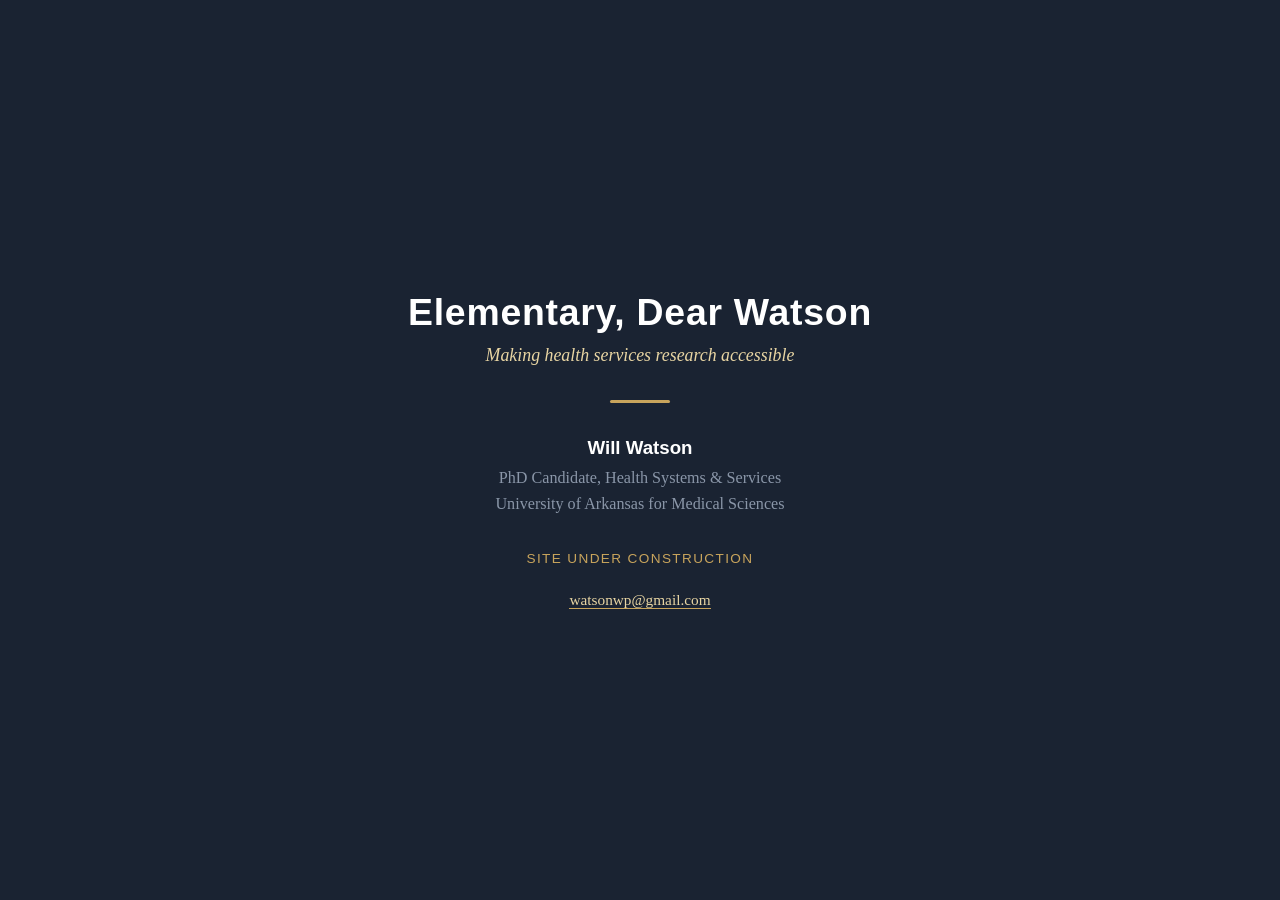
==== index.html @ 56d85950 "Replace homepage with under construction page" ====
<!DOCTYPE html>
<html lang="en">
<head>
  <meta charset="UTF-8">
  <meta name="viewport" content="width=device-width, initial-scale=1.0">
  <meta name="description" content="Elementary, Dear Watson — Will Watson, Health Services Researcher. Site launching soon.">
  <title>Elementary, Dear Watson — Coming Soon</title>
  <style>
    *, *::before, *::after { box-sizing: border-box; margin: 0; padding: 0; }
    :root {
      --navy: #1a2332;
      --gold: #c8a45c;
      --gold-light: #e8d5a3;
      --cream: #faf8f4;
    }
    html { font-size: 17px; }
    body {
      font-family: 'Georgia', 'Times New Roman', serif;
      background: var(--navy);
      color: var(--cream);
      min-height: 100vh;
      display: flex;
      align-items: center;
      justify-content: center;
      text-align: center;
      padding: 2rem;
    }
    .container { max-width: 600px; }
    h1 {
      font-family: 'Helvetica Neue', Arial, sans-serif;
      font-size: 2.2rem;
      font-weight: 700;
      color: #fff;
      margin-bottom: 0.3em;
      letter-spacing: 0.02em;
    }
    .tagline {
      font-style: italic;
      color: var(--gold-light);
      font-size: 1.05rem;
      margin-bottom: 2rem;
    }
    .divider {
      width: 60px;
      height: 3px;
      background: var(--gold);
      margin: 0 auto 2rem;
      border-radius: 2px;
    }
    .name {
      font-family: 'Helvetica Neue', Arial, sans-serif;
      font-size: 1.1rem;
      font-weight: 600;
      color: #fff;
      margin-bottom: 0.3em;
    }
    .title {
      color: #8a96a8;
      font-size: 0.95rem;
      margin-bottom: 2rem;
      line-height: 1.6;
    }
    .status {
      font-family: 'Helvetica Neue', Arial, sans-serif;
      font-size: 0.8rem;
      text-transform: uppercase;
      letter-spacing: 0.1em;
      color: var(--gold);
      margin-bottom: 1.5rem;
    }
    a {
      color: var(--gold-light);
      text-decoration: none;
      border-bottom: 1px solid var(--gold);
      transition: color 0.2s;
    }
    a:hover { color: #fff; }
    .contact {
      font-size: 0.9rem;
      color: #8a96a8;
    }
    @media (max-width: 480px) {
      h1 { font-size: 1.7rem; }
    }
  </style>
</head>
<body>
  <div class="container">
    <h1>Elementary, Dear Watson</h1>
    <p class="tagline">Making health services research accessible</p>
    <div class="divider"></div>
    <p class="name">Will Watson</p>
    <p class="title">
      PhD Candidate, Health Systems &amp; Services<br>
      University of Arkansas for Medical Sciences
    </p>
    <p class="status">Site Under Construction</p>
    <p class="contact">
      <a href="mailto:watsonwp@gmail.com">watsonwp@gmail.com</a>
    </p>
  </div>
</body>
</html>
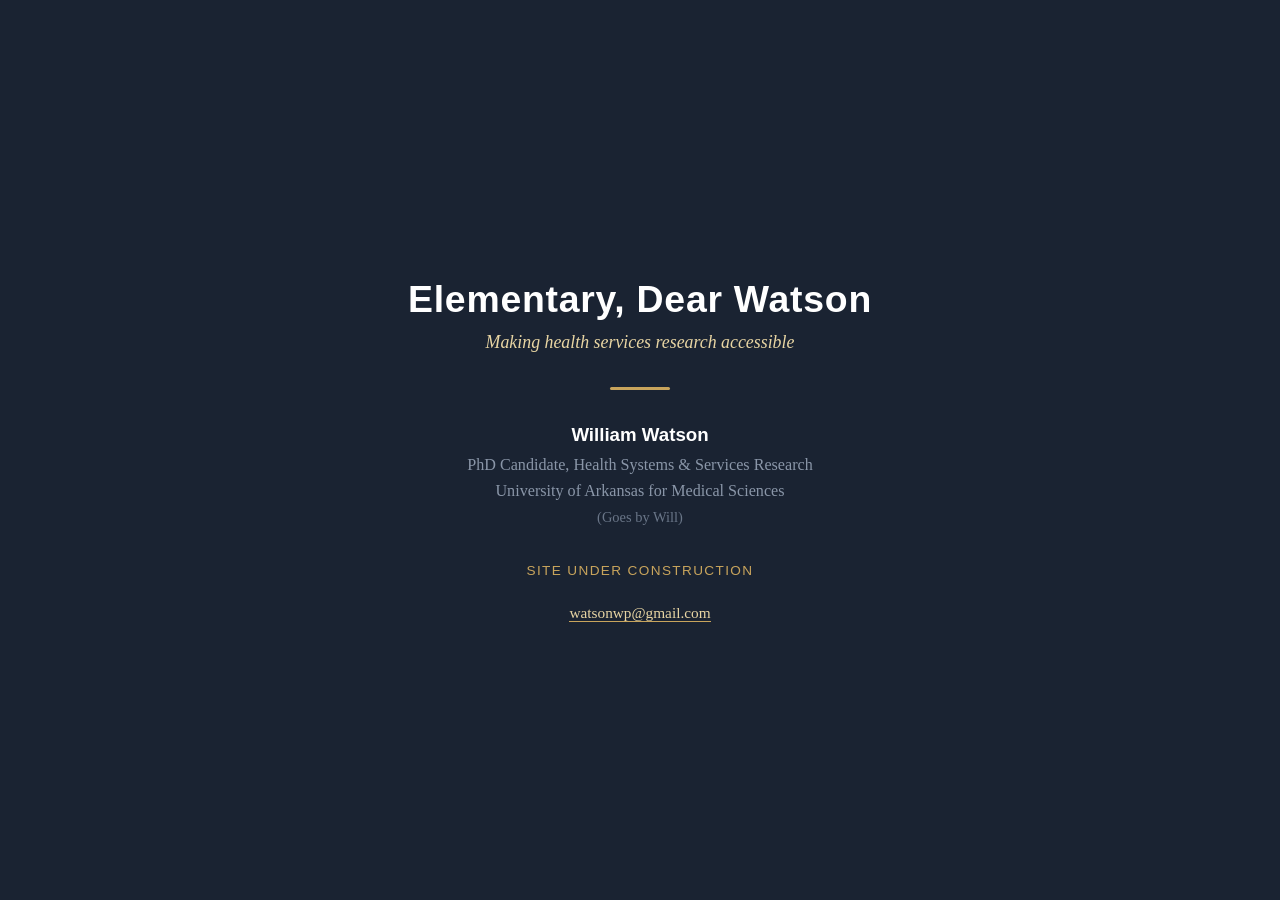
==== commit 97f2ddd7: "Fix: William Watson as formal name, correct degree to Health Systems & Services Research" ====
--- a/index.html
+++ b/index.html
@@ -89,10 +89,11 @@
     <h1>Elementary, Dear Watson</h1>
     <p class="tagline">Making health services research accessible</p>
     <div class="divider"></div>
-    <p class="name">Will Watson</p>
+    <p class="name">William Watson</p>
     <p class="title">
-      PhD Candidate, Health Systems &amp; Services<br>
-      University of Arkansas for Medical Sciences
+      PhD Candidate, Health Systems &amp; Services Research<br>
+      University of Arkansas for Medical Sciences<br>
+      <span style="font-size: 0.85rem; color: #6a7688;">(Goes by Will)</span>
     </p>
     <p class="status">Site Under Construction</p>
     <p class="contact">
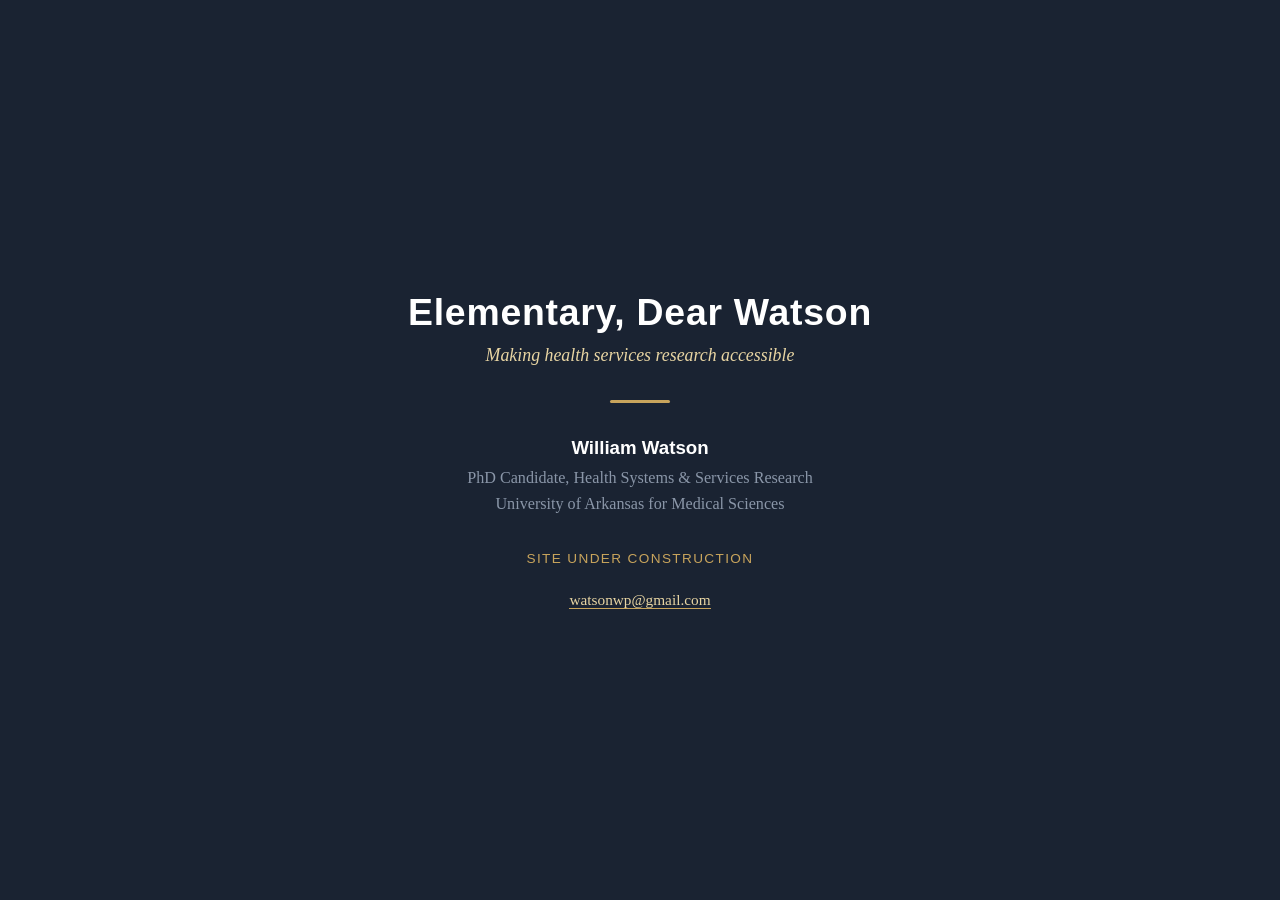
==== commit 8ebfcb1f: "Remove 'Goes by Will' from holding page" ====
--- a/index.html
+++ b/index.html
@@ -93,7 +93,6 @@
     <p class="title">
       PhD Candidate, Health Systems &amp; Services Research<br>
       University of Arkansas for Medical Sciences<br>
-      <span style="font-size: 0.85rem; color: #6a7688;">(Goes by Will)</span>
     </p>
     <p class="status">Site Under Construction</p>
     <p class="contact">
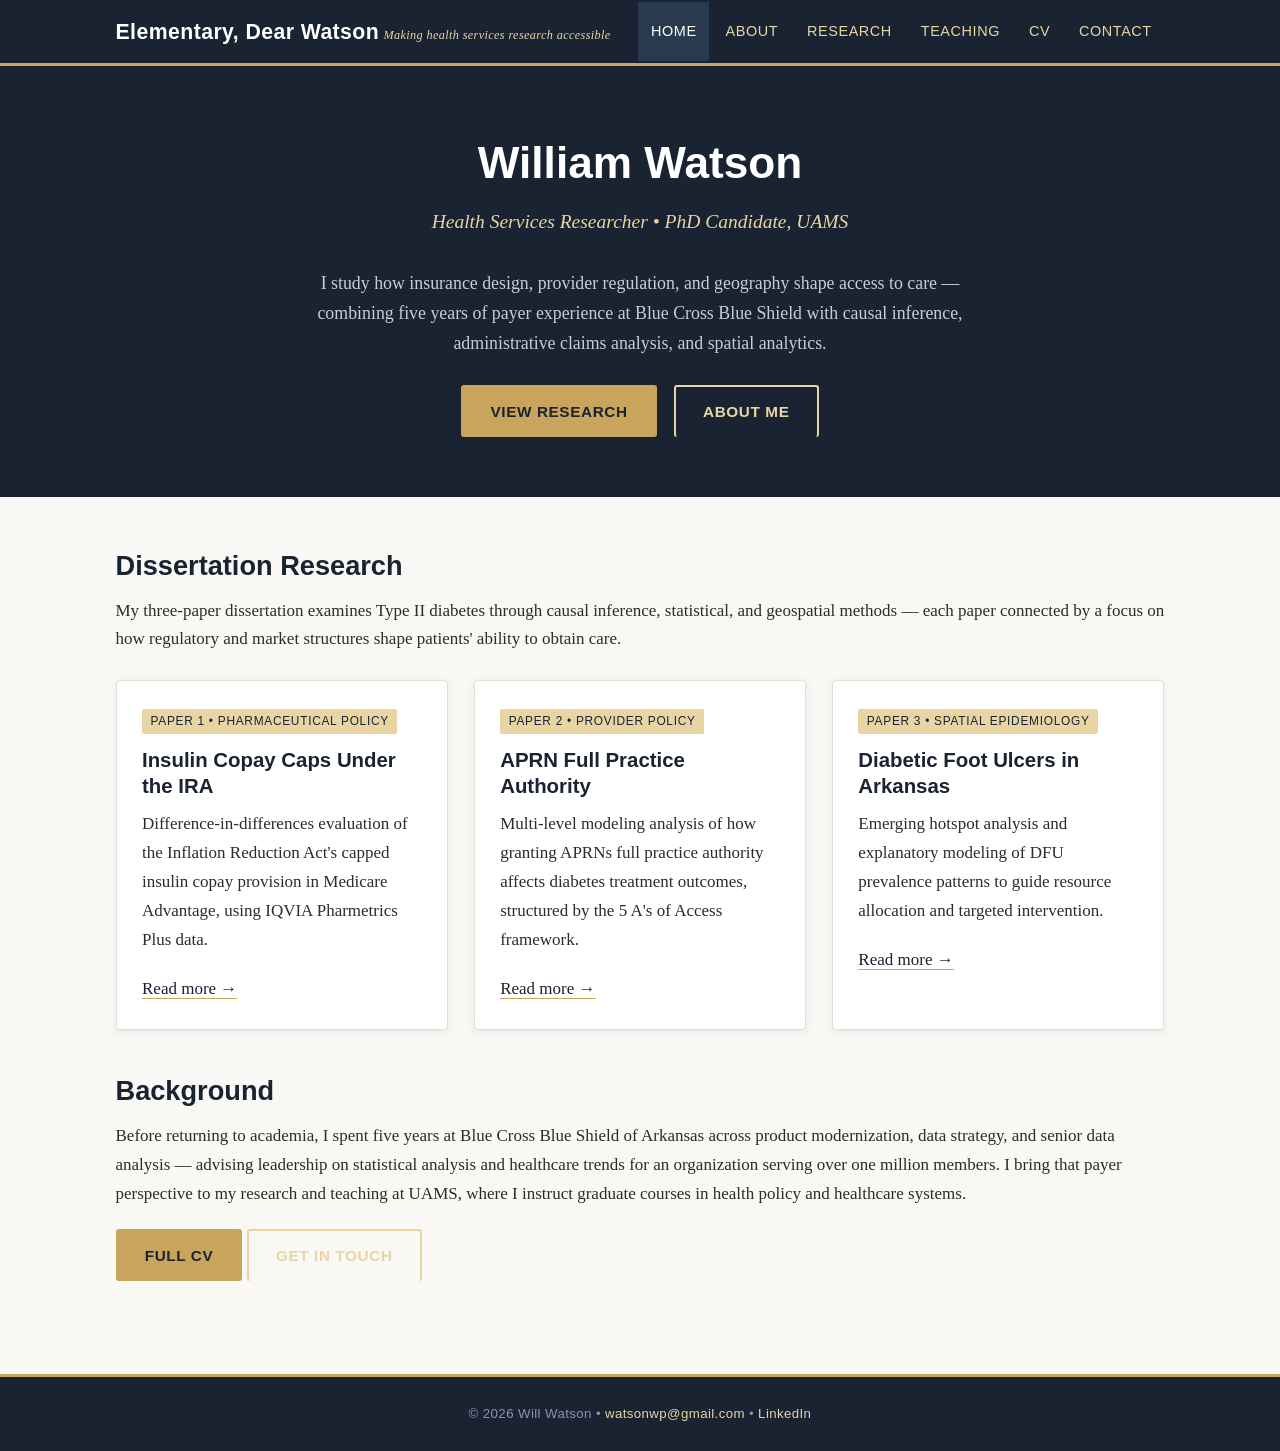
==== commit 22677902: "Go live: replace holding page with full site, apply draft edits - Replace Under Construction page wi" ====
--- a/index.html
+++ b/index.html
@@ -3,101 +3,125 @@
 <head>
   <meta charset="UTF-8">
   <meta name="viewport" content="width=device-width, initial-scale=1.0">
-  <meta name="description" content="Elementary, Dear Watson — Will Watson, Health Services Researcher. Site launching soon.">
-  <title>Elementary, Dear Watson — Coming Soon</title>
-  <style>
-    *, *::before, *::after { box-sizing: border-box; margin: 0; padding: 0; }
-    :root {
-      --navy: #1a2332;
-      --gold: #c8a45c;
-      --gold-light: #e8d5a3;
-      --cream: #faf8f4;
-    }
-    html { font-size: 17px; }
-    body {
-      font-family: 'Georgia', 'Times New Roman', serif;
-      background: var(--navy);
-      color: var(--cream);
-      min-height: 100vh;
-      display: flex;
-      align-items: center;
-      justify-content: center;
-      text-align: center;
-      padding: 2rem;
-    }
-    .container { max-width: 600px; }
-    h1 {
-      font-family: 'Helvetica Neue', Arial, sans-serif;
-      font-size: 2.2rem;
-      font-weight: 700;
-      color: #fff;
-      margin-bottom: 0.3em;
-      letter-spacing: 0.02em;
-    }
-    .tagline {
-      font-style: italic;
-      color: var(--gold-light);
-      font-size: 1.05rem;
-      margin-bottom: 2rem;
-    }
-    .divider {
-      width: 60px;
-      height: 3px;
-      background: var(--gold);
-      margin: 0 auto 2rem;
-      border-radius: 2px;
-    }
-    .name {
-      font-family: 'Helvetica Neue', Arial, sans-serif;
-      font-size: 1.1rem;
-      font-weight: 600;
-      color: #fff;
-      margin-bottom: 0.3em;
-    }
-    .title {
-      color: #8a96a8;
-      font-size: 0.95rem;
-      margin-bottom: 2rem;
-      line-height: 1.6;
-    }
-    .status {
-      font-family: 'Helvetica Neue', Arial, sans-serif;
-      font-size: 0.8rem;
-      text-transform: uppercase;
-      letter-spacing: 0.1em;
-      color: var(--gold);
-      margin-bottom: 1.5rem;
-    }
-    a {
-      color: var(--gold-light);
-      text-decoration: none;
-      border-bottom: 1px solid var(--gold);
-      transition: color 0.2s;
-    }
-    a:hover { color: #fff; }
-    .contact {
-      font-size: 0.9rem;
-      color: #8a96a8;
-    }
-    @media (max-width: 480px) {
-      h1 { font-size: 1.7rem; }
-    }
-  </style>
+  <meta name="description" content="William Watson — Health services researcher bridging payer experience and academic rigor. PhD candidate at UAMS.">
+  <title>Elementary, Dear Watson</title>
+  <link rel="stylesheet" href="css/style.css">
 </head>
 <body>
-  <div class="container">
-    <h1>Elementary, Dear Watson</h1>
-    <p class="tagline">Making health services research accessible</p>
-    <div class="divider"></div>
-    <p class="name">William Watson</p>
-    <p class="title">
-      PhD Candidate, Health Systems &amp; Services Research<br>
-      University of Arkansas for Medical Sciences<br>
-    </p>
-    <p class="status">Site Under Construction</p>
-    <p class="contact">
-      <a href="mailto:watsonwp@gmail.com">watsonwp@gmail.com</a>
-    </p>
+
+  <header>
+    <div class="container">
+      <div class="site-brand">
+        <a href="index.html">
+          <span class="site-title">Elementary, Dear Watson</span>
+          <span class="site-tagline">Making health services research accessible</span>
+        </a>
+      </div>
+      <button class="nav-toggle" aria-label="Toggle navigation" onclick="document.querySelector('nav').classList.toggle('open')">
+        <span></span><span></span><span></span>
+      </button>
+      <nav>
+        <a href="index.html" class="active">Home</a>
+        <a href="about.html">About</a>
+        <a href="research.html">Research</a>
+        <a href="teaching.html">Teaching</a>
+        <a href="cv.html">CV</a>
+        <a href="contact.html">Contact</a>
+      </nav>
+    </div>
+  </header>
+
+  <section class="hero">
+    <div class="container">
+      <h1>William Watson</h1>
+      <p class="subtitle">Health Services Researcher &bull; PhD Candidate, UAMS</p>
+      <p>
+        I study how insurance design, provider regulation, and geography
+        shape access to care &mdash; combining five years of payer experience
+        at Blue Cross Blue Shield with causal inference, administrative claims
+        analysis, and spatial analytics.
+      </p>
+      <div class="cta-row">
+        <a href="research.html" class="btn btn-primary">View Research</a>
+        <a href="about.html" class="btn btn-outline">About Me</a>
+      </div>
+    </div>
+  </section>
+
+  <div class="content">
+    <div class="container">
+
+      <section>
+        <h2>Dissertation Research</h2>
+        <p>
+          My three-paper dissertation examines Type II diabetes through causal
+          inference, statistical, and geospatial methods &mdash; each paper
+          connected by a focus on how regulatory and market structures shape
+          patients' ability to obtain care.
+        </p>
+
+        <div class="card-grid">
+          <div class="card">
+            <span class="tag">Paper 1 &bull; Pharmaceutical Policy</span>
+            <h3>Insulin Copay Caps Under the IRA</h3>
+            <p>
+              Difference-in-differences evaluation of the Inflation Reduction
+              Act's capped insulin copay provision in Medicare Advantage,
+              using IQVIA Pharmetrics Plus data.
+            </p>
+            <a href="research.html#insulin">Read more &rarr;</a>
+          </div>
+
+          <div class="card">
+            <span class="tag">Paper 2 &bull; Provider Policy</span>
+            <h3>APRN Full Practice Authority</h3>
+            <p>
+              Multi-level modeling analysis of how granting APRNs full practice
+              authority affects diabetes treatment outcomes, structured by the
+              5 A's of Access framework.
+            </p>
+            <a href="research.html#aprn">Read more &rarr;</a>
+          </div>
+
+          <div class="card">
+            <span class="tag">Paper 3 &bull; Spatial Epidemiology</span>
+            <h3>Diabetic Foot Ulcers in Arkansas</h3>
+            <p>
+              Emerging hotspot analysis and explanatory modeling of DFU
+              prevalence patterns to guide resource allocation and targeted
+              intervention.
+            </p>
+            <a href="research.html#dfu">Read more &rarr;</a>
+          </div>
+        </div>
+      </section>
+
+      <section>
+        <h2>Background</h2>
+        <p>
+          Before returning to academia, I spent five years at Blue Cross Blue
+          Shield of Arkansas across product modernization, data strategy, and
+          senior data analysis &mdash; advising leadership on statistical analysis
+          and healthcare trends for an organization serving over one million members.
+          I bring that payer perspective to my research and teaching at UAMS, where
+          I instruct graduate courses in health policy and healthcare systems.
+        </p>
+        <div class="cta-row" style="justify-content: flex-start; margin-top: 1rem;">
+          <a href="cv.html" class="btn btn-primary">Full CV</a>
+          <a href="contact.html" class="btn btn-outline">Get in Touch</a>
+        </div>
+      </section>
+
+    </div>
   </div>
+
+  <footer>
+    <div class="container">
+      &copy; 2026 Will Watson &bull;
+      <a href="mailto:watsonwp@gmail.com">watsonwp@gmail.com</a> &bull;
+      <a href="https://www.linkedin.com/in/william-watson-hsr" target="_blank" rel="noopener">LinkedIn</a>
+    </div>
+  </footer>
+
 </body>
 </html>
--- a/css/style.css
+++ b/css/style.css
@@ -0,0 +1,501 @@
+/* ============================================
+   elementarydearwatson.com — Stylesheet
+   Color palette: Deep navy, warm gold accent,
+   clean whites — subtle detective/scholarly feel
+   ============================================ */
+
+/* --- Reset & Base --- */
+*, *::before, *::after {
+  box-sizing: border-box;
+  margin: 0;
+  padding: 0;
+}
+
+:root {
+  --navy: #1a2332;
+  --navy-light: #2a3a4e;
+  --gold: #c8a45c;
+  --gold-light: #e8d5a3;
+  --cream: #faf8f4;
+  --white: #ffffff;
+  --text: #2c2c2c;
+  --text-light: #5a5a5a;
+  --border: #e0ddd6;
+  --shadow: rgba(26, 35, 50, 0.08);
+  --max-width: 1100px;
+  --font-body: 'Georgia', 'Times New Roman', serif;
+  --font-heading: 'Helvetica Neue', 'Arial', sans-serif;
+}
+
+html {
+  font-size: 17px;
+  scroll-behavior: smooth;
+}
+
+body {
+  font-family: var(--font-body);
+  color: var(--text);
+  background: var(--cream);
+  line-height: 1.7;
+  -webkit-font-smoothing: antialiased;
+}
+
+a {
+  color: var(--navy);
+  text-decoration: none;
+  border-bottom: 1px solid var(--gold);
+  transition: color 0.2s, border-color 0.2s;
+}
+
+a:hover {
+  color: var(--gold);
+  border-color: var(--navy);
+}
+
+img {
+  max-width: 100%;
+  display: block;
+}
+
+/* --- Typography --- */
+h1, h2, h3, h4 {
+  font-family: var(--font-heading);
+  font-weight: 600;
+  color: var(--navy);
+  line-height: 1.3;
+}
+
+h1 { font-size: 2.2rem; margin-bottom: 0.6em; }
+h2 { font-size: 1.6rem; margin-bottom: 0.5em; }
+h3 { font-size: 1.2rem; margin-bottom: 0.4em; }
+h4 { font-size: 1rem; margin-bottom: 0.3em; font-weight: 700; }
+
+p {
+  margin-bottom: 1.2em;
+}
+
+/* --- Layout --- */
+.container {
+  max-width: var(--max-width);
+  margin: 0 auto;
+  padding: 0 1.5rem;
+}
+
+/* --- Header & Nav --- */
+header {
+  background: var(--navy);
+  border-bottom: 3px solid var(--gold);
+  position: sticky;
+  top: 0;
+  z-index: 100;
+}
+
+header .container {
+  display: flex;
+  align-items: center;
+  justify-content: space-between;
+  padding-top: 0;
+  padding-bottom: 0;
+}
+
+.site-brand {
+  display: flex;
+  flex-direction: column;
+  padding: 0.8rem 0;
+}
+
+.site-brand a {
+  border: none;
+}
+
+.site-title {
+  font-family: var(--font-heading);
+  font-size: 1.25rem;
+  font-weight: 700;
+  color: var(--white);
+  letter-spacing: 0.02em;
+}
+
+.site-tagline {
+  font-family: var(--font-body);
+  font-size: 0.72rem;
+  color: var(--gold-light);
+  font-style: italic;
+  letter-spacing: 0.03em;
+  margin-top: 1px;
+}
+
+nav {
+  display: flex;
+  gap: 0.2rem;
+}
+
+nav a {
+  font-family: var(--font-heading);
+  font-size: 0.85rem;
+  color: var(--gold-light);
+  border: none;
+  padding: 1rem 0.75rem;
+  letter-spacing: 0.04em;
+  text-transform: uppercase;
+  transition: color 0.2s, background 0.2s;
+}
+
+nav a:hover,
+nav a.active {
+  color: var(--white);
+  background: var(--navy-light);
+}
+
+/* Hamburger (mobile) */
+.nav-toggle {
+  display: none;
+  background: none;
+  border: none;
+  cursor: pointer;
+  padding: 0.5rem;
+}
+
+.nav-toggle span {
+  display: block;
+  width: 24px;
+  height: 2px;
+  background: var(--gold-light);
+  margin: 5px 0;
+  transition: transform 0.3s, opacity 0.3s;
+}
+
+/* --- Hero Section (Home page) --- */
+.hero {
+  background: var(--navy);
+  color: var(--white);
+  padding: 4rem 0 3.5rem;
+  text-align: center;
+}
+
+.hero h1 {
+  color: var(--white);
+  font-size: 2.6rem;
+  margin-bottom: 0.3em;
+}
+
+.hero .subtitle {
+  color: var(--gold-light);
+  font-family: var(--font-body);
+  font-size: 1.15rem;
+  font-style: italic;
+  margin-bottom: 1.5em;
+}
+
+.hero p {
+  color: #c5cdd8;
+  max-width: 680px;
+  margin: 0 auto 1.5em;
+  font-size: 1.05rem;
+}
+
+.hero .cta-row {
+  display: flex;
+  gap: 1rem;
+  justify-content: center;
+  flex-wrap: wrap;
+}
+
+/* --- Buttons --- */
+.btn {
+  display: inline-block;
+  font-family: var(--font-heading);
+  font-size: 0.9rem;
+  font-weight: 600;
+  letter-spacing: 0.04em;
+  text-transform: uppercase;
+  padding: 0.7rem 1.6rem;
+  border: 2px solid transparent;
+  border-radius: 3px;
+  cursor: pointer;
+  transition: all 0.2s;
+  text-decoration: none;
+}
+
+.btn-primary {
+  background: var(--gold);
+  color: var(--navy);
+  border-color: var(--gold);
+}
+
+.btn-primary:hover {
+  background: var(--gold-light);
+  border-color: var(--gold-light);
+  color: var(--navy);
+}
+
+.btn-outline {
+  background: transparent;
+  color: var(--gold-light);
+  border-color: var(--gold-light);
+}
+
+.btn-outline:hover {
+  background: var(--gold-light);
+  color: var(--navy);
+}
+
+a.btn {
+  border-bottom: none;
+}
+
+/* --- Page Header (non-home pages) --- */
+.page-header {
+  background: var(--navy);
+  color: var(--white);
+  padding: 2.5rem 0 2rem;
+  text-align: center;
+}
+
+.page-header h1 {
+  color: var(--white);
+  margin-bottom: 0.2em;
+}
+
+.page-header .lead {
+  color: var(--gold-light);
+  font-style: italic;
+  font-size: 1.05rem;
+}
+
+/* --- Content Sections --- */
+.content {
+  padding: 3rem 0;
+}
+
+.content section {
+  margin-bottom: 2.5rem;
+}
+
+/* Card grid for research / highlights */
+.card-grid {
+  display: grid;
+  grid-template-columns: repeat(auto-fit, minmax(300px, 1fr));
+  gap: 1.5rem;
+  margin-top: 1.5rem;
+}
+
+.card {
+  background: var(--white);
+  border: 1px solid var(--border);
+  border-radius: 4px;
+  padding: 1.5rem;
+  box-shadow: 0 2px 8px var(--shadow);
+  transition: box-shadow 0.2s;
+}
+
+.card:hover {
+  box-shadow: 0 4px 16px rgba(26, 35, 50, 0.12);
+}
+
+.card h3 {
+  margin-bottom: 0.5em;
+}
+
+.card .tag {
+  display: inline-block;
+  font-family: var(--font-heading);
+  font-size: 0.7rem;
+  text-transform: uppercase;
+  letter-spacing: 0.06em;
+  background: var(--gold-light);
+  color: var(--navy);
+  padding: 0.15rem 0.5rem;
+  border-radius: 2px;
+  margin-bottom: 0.75rem;
+}
+
+.card .methods, .card .data, .card .policy {
+  font-size: 0.9rem;
+  color: var(--text-light);
+  margin-bottom: 0.3em;
+}
+
+.card .methods strong, .card .data strong, .card .policy strong {
+  color: var(--navy);
+}
+
+/* Two-column layout (about page, etc.) */
+.two-col {
+  display: grid;
+  grid-template-columns: 1fr 1fr;
+  gap: 2.5rem;
+  align-items: start;
+}
+
+/* Photo placeholder */
+.photo-placeholder {
+  width: 200px;
+  height: 200px;
+  border-radius: 50%;
+  background: var(--navy-light);
+  display: flex;
+  align-items: center;
+  justify-content: center;
+  color: var(--gold-light);
+  font-family: var(--font-heading);
+  font-size: 0.8rem;
+  text-transform: uppercase;
+  letter-spacing: 0.05em;
+  margin: 0 auto 1.5rem;
+  border: 3px solid var(--gold);
+}
+
+/* --- Timeline / Experience --- */
+.timeline-item {
+  position: relative;
+  padding-left: 1.5rem;
+  margin-bottom: 1.5rem;
+  border-left: 2px solid var(--gold);
+}
+
+.timeline-item h3 {
+  margin-bottom: 0.15em;
+}
+
+.timeline-item .dates {
+  font-family: var(--font-heading);
+  font-size: 0.8rem;
+  color: var(--text-light);
+  text-transform: uppercase;
+  letter-spacing: 0.04em;
+}
+
+/* --- Table (CV page) --- */
+.cv-table {
+  width: 100%;
+  border-collapse: collapse;
+  margin: 1rem 0;
+}
+
+.cv-table th {
+  text-align: left;
+  font-family: var(--font-heading);
+  font-size: 0.85rem;
+  text-transform: uppercase;
+  letter-spacing: 0.04em;
+  color: var(--text-light);
+  padding: 0.5rem 0;
+  border-bottom: 2px solid var(--navy);
+}
+
+.cv-table td {
+  padding: 0.6rem 0;
+  border-bottom: 1px solid var(--border);
+  vertical-align: top;
+}
+
+/* --- Contact Form --- */
+.contact-form {
+  max-width: 550px;
+}
+
+.contact-form label {
+  display: block;
+  font-family: var(--font-heading);
+  font-size: 0.85rem;
+  font-weight: 600;
+  margin-bottom: 0.3rem;
+  color: var(--navy);
+}
+
+.contact-form input,
+.contact-form textarea {
+  width: 100%;
+  font-family: var(--font-body);
+  font-size: 0.95rem;
+  padding: 0.6rem 0.8rem;
+  border: 1px solid var(--border);
+  border-radius: 3px;
+  background: var(--white);
+  margin-bottom: 1rem;
+  transition: border-color 0.2s;
+}
+
+.contact-form input:focus,
+.contact-form textarea:focus {
+  outline: none;
+  border-color: var(--gold);
+}
+
+.contact-form textarea {
+  min-height: 140px;
+  resize: vertical;
+}
+
+/* --- Footer --- */
+footer {
+  background: var(--navy);
+  color: #8a96a8;
+  border-top: 3px solid var(--gold);
+  padding: 1.5rem 0;
+  font-family: var(--font-heading);
+  font-size: 0.78rem;
+  text-align: center;
+  letter-spacing: 0.03em;
+}
+
+footer a {
+  color: var(--gold-light);
+  border-bottom-color: transparent;
+}
+
+footer a:hover {
+  color: var(--white);
+}
+
+/* --- Responsive --- */
+@media (max-width: 768px) {
+  html { font-size: 16px; }
+
+  header .container {
+    flex-wrap: wrap;
+  }
+
+  .nav-toggle {
+    display: block;
+  }
+
+  nav {
+    display: none;
+    width: 100%;
+    flex-direction: column;
+    background: var(--navy-light);
+  }
+
+  nav.open {
+    display: flex;
+  }
+
+  nav a {
+    padding: 0.75rem 1rem;
+    border-top: 1px solid rgba(255,255,255,0.05);
+  }
+
+  .hero h1 {
+    font-size: 1.9rem;
+  }
+
+  .two-col {
+    grid-template-columns: 1fr;
+  }
+
+  .card-grid {
+    grid-template-columns: 1fr;
+  }
+}
+
+@media (max-width: 480px) {
+  .hero {
+    padding: 2.5rem 0 2rem;
+  }
+
+  .hero h1 {
+    font-size: 1.6rem;
+  }
+}
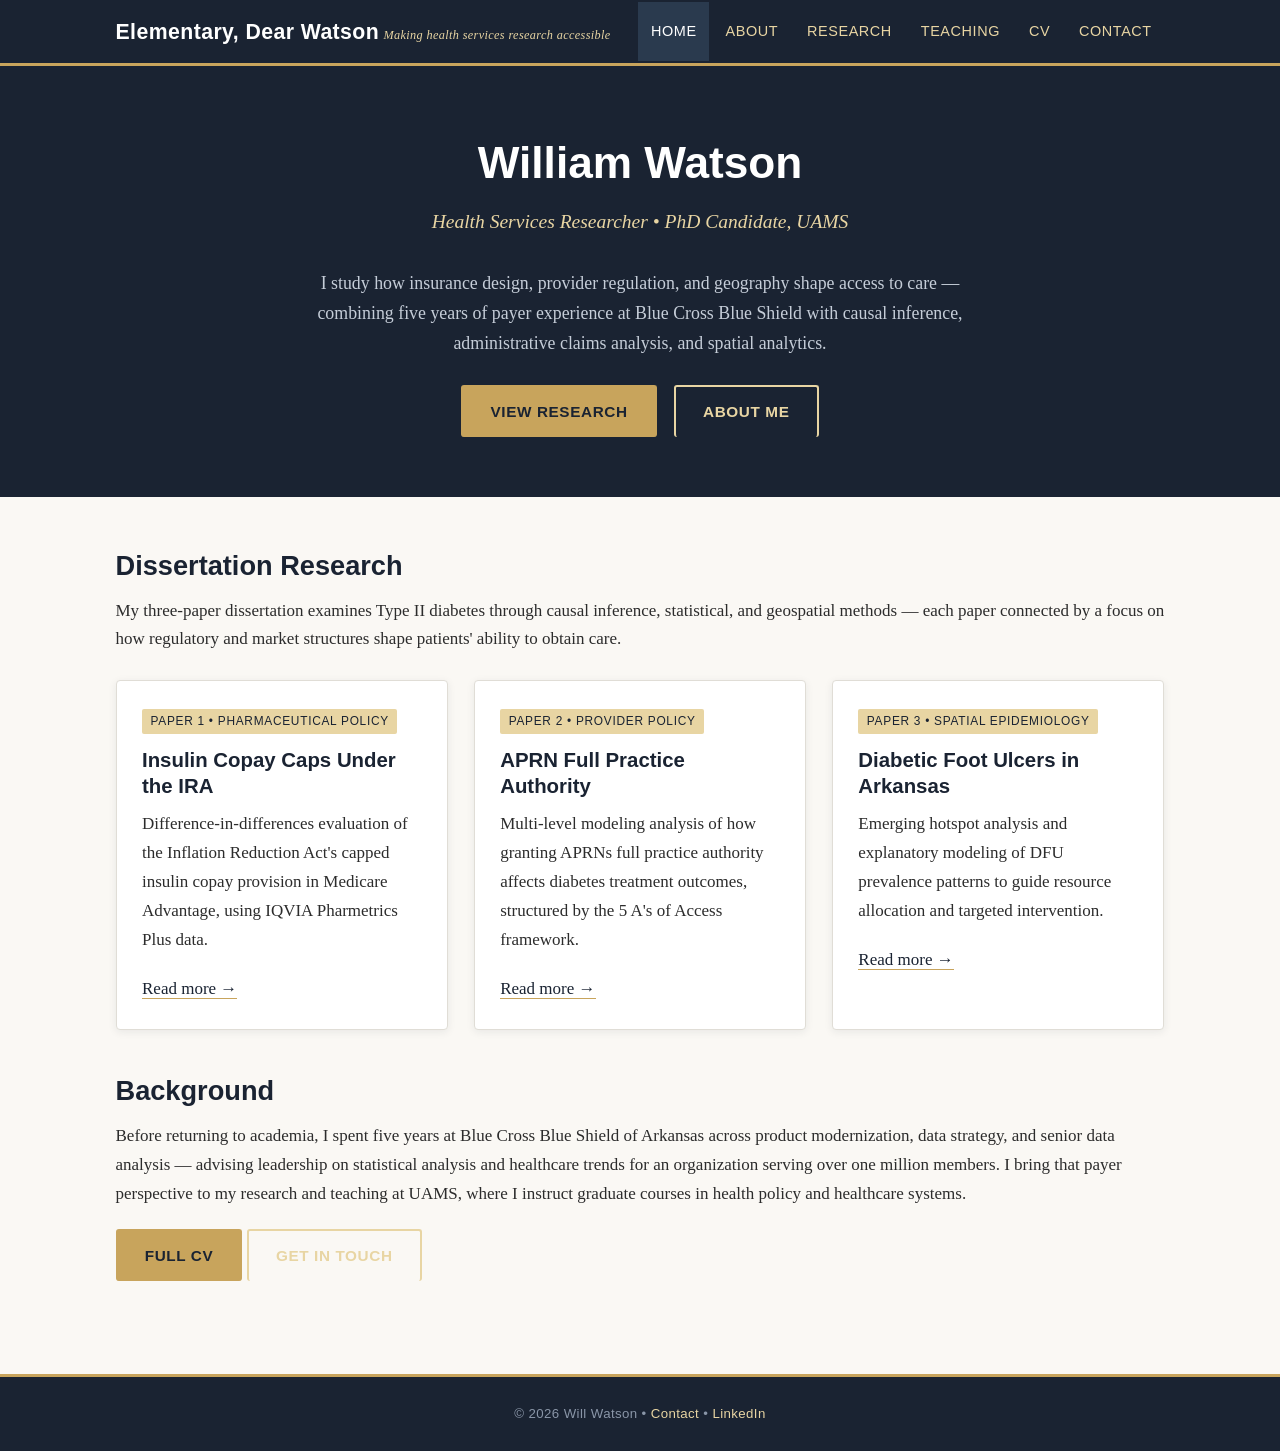
==== commit 589bd363: "Remove email address from site to prevent bot scraping Replace mailto links in all footers with cont" ====
--- a/index.html
+++ b/index.html
@@ -118,7 +118,7 @@
   <footer>
     <div class="container">
       &copy; 2026 Will Watson &bull;
-      <a href="mailto:watsonwp@gmail.com">watsonwp@gmail.com</a> &bull;
+      <a href="contact.html">Contact</a> &bull;
       <a href="https://www.linkedin.com/in/william-watson-hsr" target="_blank" rel="noopener">LinkedIn</a>
     </div>
   </footer>
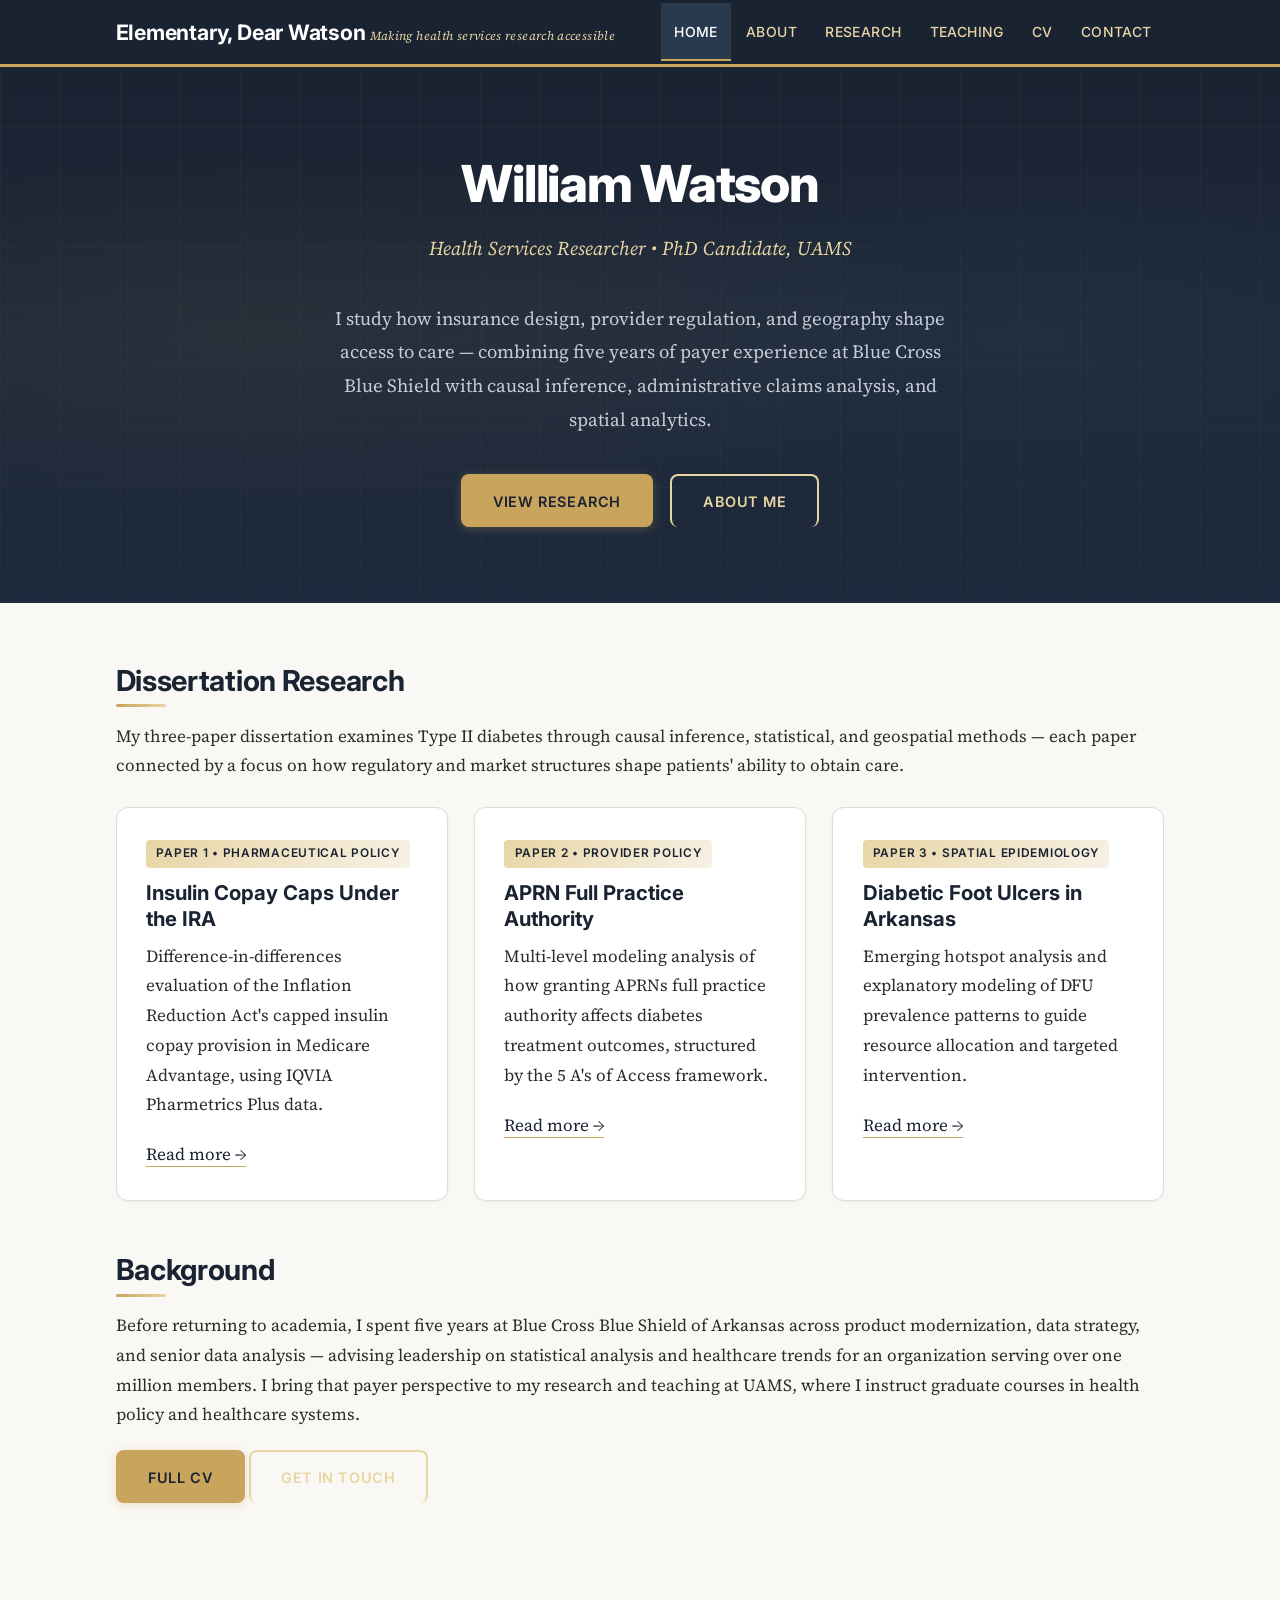
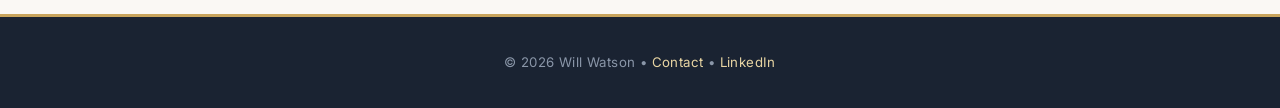
==== commit 142f7ca2: "Visual design overhaul — fonts, animations, polish - Add Google Fonts: Inter (headings) + Source Ser" ====
--- a/index.html
+++ b/index.html
@@ -5,6 +5,10 @@
   <meta name="viewport" content="width=device-width, initial-scale=1.0">
   <meta name="description" content="William Watson — Health services researcher bridging payer experience and academic rigor. PhD candidate at UAMS.">
   <title>Elementary, Dear Watson</title>
+  <link rel="icon" href="favicon.svg" type="image/svg+xml">
+  <link rel="preconnect" href="https://fonts.googleapis.com">
+  <link rel="preconnect" href="https://fonts.gstatic.com" crossorigin>
+  <link href="https://fonts.googleapis.com/css2?family=Inter:wght@400;500;600;700;800&family=Source+Serif+4:ital,wght@0,400;0,600;1,400&display=swap" rel="stylesheet">
   <link rel="stylesheet" href="css/style.css">
 </head>
 <body>
@@ -123,5 +127,14 @@
     </div>
   </footer>
 
+  <script>
+    document.addEventListener('DOMContentLoaded', () => {
+      document.querySelectorAll('.content section, .card, .timeline-item').forEach(el => el.classList.add('fade-in'));
+      const obs = new IntersectionObserver((entries) => {
+        entries.forEach(e => { if (e.isIntersecting) { e.target.classList.add('visible'); obs.unobserve(e.target); } });
+      }, { threshold: 0.1, rootMargin: '0px 0px -40px 0px' });
+      document.querySelectorAll('.fade-in').forEach(el => obs.observe(el));
+    });
+  </script>
 </body>
 </html>
--- a/css/style.css
+++ b/css/style.css
@@ -1,7 +1,7 @@
 /* ============================================
    elementarydearwatson.com — Stylesheet
    Color palette: Deep navy, warm gold accent,
-   clean whites — subtle detective/scholarly feel
+   clean whites — scholarly feel with modern polish
    ============================================ */
 
 /* --- Reset & Base --- */
@@ -14,17 +14,24 @@
 :root {
   --navy: #1a2332;
   --navy-light: #2a3a4e;
+  --navy-mid: #1e2a3d;
   --gold: #c8a45c;
   --gold-light: #e8d5a3;
+  --gold-glow: rgba(200, 164, 92, 0.15);
   --cream: #faf8f4;
   --white: #ffffff;
   --text: #2c2c2c;
   --text-light: #5a5a5a;
   --border: #e0ddd6;
-  --shadow: rgba(26, 35, 50, 0.08);
+  --shadow-sm: 0 1px 3px rgba(26, 35, 50, 0.06);
+  --shadow-md: 0 4px 12px rgba(26, 35, 50, 0.08);
+  --shadow-lg: 0 8px 30px rgba(26, 35, 50, 0.12);
+  --shadow-gold: 0 4px 20px rgba(200, 164, 92, 0.15);
   --max-width: 1100px;
-  --font-body: 'Georgia', 'Times New Roman', serif;
-  --font-heading: 'Helvetica Neue', 'Arial', sans-serif;
+  --font-body: 'Source Serif 4', 'Georgia', serif;
+  --font-heading: 'Inter', 'Helvetica Neue', 'Arial', sans-serif;
+  --radius: 8px;
+  --radius-lg: 12px;
 }
 
 html {
@@ -36,15 +43,16 @@
   font-family: var(--font-body);
   color: var(--text);
   background: var(--cream);
-  line-height: 1.7;
+  line-height: 1.75;
   -webkit-font-smoothing: antialiased;
+  -moz-osx-font-smoothing: grayscale;
 }
 
 a {
   color: var(--navy);
   text-decoration: none;
   border-bottom: 1px solid var(--gold);
-  transition: color 0.2s, border-color 0.2s;
+  transition: color 0.25s ease, border-color 0.25s ease;
 }
 
 a:hover {
@@ -60,18 +68,36 @@
 /* --- Typography --- */
 h1, h2, h3, h4 {
   font-family: var(--font-heading);
-  font-weight: 600;
-  color: var(--navy);
-  line-height: 1.3;
-}
-
-h1 { font-size: 2.2rem; margin-bottom: 0.6em; }
-h2 { font-size: 1.6rem; margin-bottom: 0.5em; }
+  font-weight: 700;
+  color: var(--navy);
+  line-height: 1.25;
+}
+
+h1 { font-size: 2.4rem; margin-bottom: 0.6em; letter-spacing: -0.02em; }
+h2 { font-size: 1.7rem; margin-bottom: 0.5em; letter-spacing: -0.01em; }
 h3 { font-size: 1.2rem; margin-bottom: 0.4em; }
 h4 { font-size: 1rem; margin-bottom: 0.3em; font-weight: 700; }
 
 p {
   margin-bottom: 1.2em;
+}
+
+/* Gold underline accent on section h2s */
+.content section > h2 {
+  padding-bottom: 0.5rem;
+  position: relative;
+  display: inline-block;
+}
+
+.content section > h2::after {
+  content: '';
+  position: absolute;
+  bottom: 0;
+  left: 0;
+  width: 50px;
+  height: 3px;
+  background: linear-gradient(90deg, var(--gold), var(--gold-light));
+  border-radius: 2px;
 }
 
 /* --- Layout --- */
@@ -79,6 +105,18 @@
   max-width: var(--max-width);
   margin: 0 auto;
   padding: 0 1.5rem;
+}
+
+/* --- Scroll Animations --- */
+.fade-in {
+  opacity: 0;
+  transform: translateY(24px);
+  transition: opacity 0.6s ease-out, transform 0.6s ease-out;
+}
+
+.fade-in.visible {
+  opacity: 1;
+  transform: translateY(0);
 }
 
 /* --- Header & Nav --- */
@@ -88,6 +126,7 @@
   position: sticky;
   top: 0;
   z-index: 100;
+  backdrop-filter: blur(10px);
 }
 
 header .container {
@@ -106,6 +145,11 @@
 
 .site-brand a {
   border: none;
+  transition: opacity 0.2s;
+}
+
+.site-brand a:hover {
+  opacity: 0.85;
 }
 
 .site-title {
@@ -113,7 +157,7 @@
   font-size: 1.25rem;
   font-weight: 700;
   color: var(--white);
-  letter-spacing: 0.02em;
+  letter-spacing: -0.01em;
 }
 
 .site-tagline {
@@ -127,21 +171,43 @@
 
 nav {
   display: flex;
-  gap: 0.2rem;
+  gap: 0.15rem;
 }
 
 nav a {
   font-family: var(--font-heading);
-  font-size: 0.85rem;
+  font-size: 0.82rem;
+  font-weight: 500;
   color: var(--gold-light);
   border: none;
   padding: 1rem 0.75rem;
-  letter-spacing: 0.04em;
+  letter-spacing: 0.03em;
   text-transform: uppercase;
-  transition: color 0.2s, background 0.2s;
-}
-
-nav a:hover,
+  transition: color 0.25s, background 0.25s;
+  position: relative;
+}
+
+nav a::after {
+  content: '';
+  position: absolute;
+  bottom: 0;
+  left: 50%;
+  width: 0;
+  height: 2px;
+  background: var(--gold);
+  transition: width 0.25s ease, left 0.25s ease;
+}
+
+nav a:hover::after,
+nav a.active::after {
+  width: 100%;
+  left: 0;
+}
+
+nav a:hover {
+  color: var(--white);
+}
+
 nav a.active {
   color: var(--white);
   background: var(--navy-light);
@@ -167,16 +233,40 @@
 
 /* --- Hero Section (Home page) --- */
 .hero {
-  background: var(--navy);
-  color: var(--white);
-  padding: 4rem 0 3.5rem;
+  background:
+    radial-gradient(ellipse at 20% 50%, rgba(200, 164, 92, 0.08) 0%, transparent 50%),
+    radial-gradient(ellipse at 80% 50%, rgba(42, 58, 78, 0.4) 0%, transparent 50%),
+    linear-gradient(180deg, var(--navy) 0%, var(--navy-mid) 100%);
+  color: var(--white);
+  padding: 5rem 0 4.5rem;
   text-align: center;
+  position: relative;
+  overflow: hidden;
+}
+
+/* Subtle decorative grid pattern */
+.hero::before {
+  content: '';
+  position: absolute;
+  inset: 0;
+  background-image:
+    linear-gradient(rgba(200, 164, 92, 0.04) 1px, transparent 1px),
+    linear-gradient(90deg, rgba(200, 164, 92, 0.04) 1px, transparent 1px);
+  background-size: 60px 60px;
+  pointer-events: none;
+}
+
+.hero .container {
+  position: relative;
+  z-index: 1;
 }
 
 .hero h1 {
   color: var(--white);
-  font-size: 2.6rem;
+  font-size: 3rem;
   margin-bottom: 0.3em;
+  letter-spacing: -0.025em;
+  font-weight: 800;
 }
 
 .hero .subtitle {
@@ -184,14 +274,15 @@
   font-family: var(--font-body);
   font-size: 1.15rem;
   font-style: italic;
-  margin-bottom: 1.5em;
+  margin-bottom: 1.8em;
 }
 
 .hero p {
   color: #c5cdd8;
-  max-width: 680px;
-  margin: 0 auto 1.5em;
-  font-size: 1.05rem;
+  max-width: 640px;
+  margin: 0 auto 2em;
+  font-size: 1.1rem;
+  line-height: 1.8;
 }
 
 .hero .cta-row {
@@ -205,15 +296,15 @@
 .btn {
   display: inline-block;
   font-family: var(--font-heading);
-  font-size: 0.9rem;
+  font-size: 0.85rem;
   font-weight: 600;
   letter-spacing: 0.04em;
   text-transform: uppercase;
-  padding: 0.7rem 1.6rem;
+  padding: 0.75rem 1.8rem;
   border: 2px solid transparent;
-  border-radius: 3px;
+  border-radius: var(--radius);
   cursor: pointer;
-  transition: all 0.2s;
+  transition: all 0.3s ease;
   text-decoration: none;
 }
 
@@ -221,12 +312,15 @@
   background: var(--gold);
   color: var(--navy);
   border-color: var(--gold);
+  box-shadow: 0 2px 10px rgba(200, 164, 92, 0.3);
 }
 
 .btn-primary:hover {
   background: var(--gold-light);
   border-color: var(--gold-light);
   color: var(--navy);
+  box-shadow: 0 4px 20px rgba(200, 164, 92, 0.4);
+  transform: translateY(-1px);
 }
 
 .btn-outline {
@@ -238,6 +332,7 @@
 .btn-outline:hover {
   background: var(--gold-light);
   color: var(--navy);
+  transform: translateY(-1px);
 }
 
 a.btn {
@@ -246,30 +341,52 @@
 
 /* --- Page Header (non-home pages) --- */
 .page-header {
-  background: var(--navy);
-  color: var(--white);
-  padding: 2.5rem 0 2rem;
+  background:
+    radial-gradient(ellipse at 30% 50%, rgba(200, 164, 92, 0.06) 0%, transparent 50%),
+    linear-gradient(180deg, var(--navy) 0%, var(--navy-mid) 100%);
+  color: var(--white);
+  padding: 3rem 0 2.5rem;
   text-align: center;
+  position: relative;
+}
+
+.page-header::before {
+  content: '';
+  position: absolute;
+  inset: 0;
+  background-image:
+    linear-gradient(rgba(200, 164, 92, 0.03) 1px, transparent 1px),
+    linear-gradient(90deg, rgba(200, 164, 92, 0.03) 1px, transparent 1px);
+  background-size: 60px 60px;
+  pointer-events: none;
+}
+
+.page-header .container {
+  position: relative;
+  z-index: 1;
 }
 
 .page-header h1 {
   color: var(--white);
   margin-bottom: 0.2em;
+  font-size: 2.4rem;
+  font-weight: 800;
+  letter-spacing: -0.02em;
 }
 
 .page-header .lead {
   color: var(--gold-light);
   font-style: italic;
-  font-size: 1.05rem;
+  font-size: 1.1rem;
 }
 
 /* --- Content Sections --- */
 .content {
-  padding: 3rem 0;
+  padding: 3.5rem 0;
 }
 
 .content section {
-  margin-bottom: 2.5rem;
+  margin-bottom: 3rem;
 }
 
 /* Card grid for research / highlights */
@@ -283,14 +400,34 @@
 .card {
   background: var(--white);
   border: 1px solid var(--border);
-  border-radius: 4px;
-  padding: 1.5rem;
-  box-shadow: 0 2px 8px var(--shadow);
-  transition: box-shadow 0.2s;
+  border-radius: var(--radius-lg);
+  padding: 1.75rem;
+  box-shadow: var(--shadow-sm);
+  transition: box-shadow 0.3s ease, transform 0.3s ease, border-color 0.3s ease;
+  position: relative;
+}
+
+.card::before {
+  content: '';
+  position: absolute;
+  top: 0;
+  left: 0;
+  right: 0;
+  height: 3px;
+  background: linear-gradient(90deg, var(--gold), var(--gold-light));
+  border-radius: var(--radius-lg) var(--radius-lg) 0 0;
+  opacity: 0;
+  transition: opacity 0.3s ease;
 }
 
 .card:hover {
-  box-shadow: 0 4px 16px rgba(26, 35, 50, 0.12);
+  box-shadow: var(--shadow-lg);
+  transform: translateY(-3px);
+  border-color: var(--gold-light);
+}
+
+.card:hover::before {
+  opacity: 1;
 }
 
 .card h3 {
@@ -301,12 +438,13 @@
   display: inline-block;
   font-family: var(--font-heading);
   font-size: 0.7rem;
+  font-weight: 600;
   text-transform: uppercase;
   letter-spacing: 0.06em;
-  background: var(--gold-light);
-  color: var(--navy);
-  padding: 0.15rem 0.5rem;
-  border-radius: 2px;
+  background: linear-gradient(135deg, var(--gold-light), var(--gold-glow));
+  color: var(--navy);
+  padding: 0.2rem 0.6rem;
+  border-radius: 4px;
   margin-bottom: 0.75rem;
 }
 
@@ -330,10 +468,10 @@
 
 /* Photo placeholder */
 .photo-placeholder {
-  width: 200px;
-  height: 200px;
+  width: 220px;
+  height: 220px;
   border-radius: 50%;
-  background: var(--navy-light);
+  background: linear-gradient(135deg, var(--navy), var(--navy-light));
   display: flex;
   align-items: center;
   justify-content: center;
@@ -344,6 +482,7 @@
   letter-spacing: 0.05em;
   margin: 0 auto 1.5rem;
   border: 3px solid var(--gold);
+  box-shadow: var(--shadow-gold);
 }
 
 /* --- Timeline / Experience --- */
@@ -352,6 +491,23 @@
   padding-left: 1.5rem;
   margin-bottom: 1.5rem;
   border-left: 2px solid var(--gold);
+  transition: border-color 0.3s ease;
+}
+
+.timeline-item:hover {
+  border-left-color: var(--gold-light);
+}
+
+.timeline-item::before {
+  content: '';
+  position: absolute;
+  left: -5px;
+  top: 8px;
+  width: 8px;
+  height: 8px;
+  border-radius: 50%;
+  background: var(--gold);
+  border: 2px solid var(--cream);
 }
 
 .timeline-item h3 {
@@ -361,6 +517,7 @@
 .timeline-item .dates {
   font-family: var(--font-heading);
   font-size: 0.8rem;
+  font-weight: 500;
   color: var(--text-light);
   text-transform: uppercase;
   letter-spacing: 0.04em;
@@ -376,18 +533,39 @@
 .cv-table th {
   text-align: left;
   font-family: var(--font-heading);
-  font-size: 0.85rem;
+  font-size: 0.8rem;
+  font-weight: 600;
   text-transform: uppercase;
   letter-spacing: 0.04em;
-  color: var(--text-light);
-  padding: 0.5rem 0;
-  border-bottom: 2px solid var(--navy);
+  color: var(--white);
+  background: var(--navy);
+  padding: 0.65rem 0.75rem;
+}
+
+.cv-table th:first-child {
+  border-radius: var(--radius) 0 0 0;
+}
+
+.cv-table th:last-child {
+  border-radius: 0 var(--radius) 0 0;
 }
 
 .cv-table td {
-  padding: 0.6rem 0;
+  padding: 0.7rem 0.75rem;
   border-bottom: 1px solid var(--border);
   vertical-align: top;
+}
+
+.cv-table tbody tr {
+  transition: background 0.2s ease;
+}
+
+.cv-table tbody tr:hover {
+  background: var(--gold-glow);
+}
+
+.cv-table tbody tr:last-child td {
+  border-bottom: none;
 }
 
 /* --- Contact Form --- */
@@ -409,18 +587,19 @@
   width: 100%;
   font-family: var(--font-body);
   font-size: 0.95rem;
-  padding: 0.6rem 0.8rem;
+  padding: 0.7rem 0.9rem;
   border: 1px solid var(--border);
-  border-radius: 3px;
+  border-radius: var(--radius);
   background: var(--white);
   margin-bottom: 1rem;
-  transition: border-color 0.2s;
+  transition: border-color 0.25s ease, box-shadow 0.25s ease;
 }
 
 .contact-form input:focus,
 .contact-form textarea:focus {
   outline: none;
   border-color: var(--gold);
+  box-shadow: 0 0 0 3px var(--gold-glow);
 }
 
 .contact-form textarea {
@@ -433,7 +612,7 @@
   background: var(--navy);
   color: #8a96a8;
   border-top: 3px solid var(--gold);
-  padding: 1.5rem 0;
+  padding: 2rem 0;
   font-family: var(--font-heading);
   font-size: 0.78rem;
   text-align: center;
@@ -443,6 +622,7 @@
 footer a {
   color: var(--gold-light);
   border-bottom-color: transparent;
+  transition: color 0.25s ease;
 }
 
 footer a:hover {
@@ -477,8 +657,16 @@
     border-top: 1px solid rgba(255,255,255,0.05);
   }
 
+  nav a::after {
+    display: none;
+  }
+
+  .hero {
+    padding: 3.5rem 0 3rem;
+  }
+
   .hero h1 {
-    font-size: 1.9rem;
+    font-size: 2.2rem;
   }
 
   .two-col {
@@ -496,6 +684,10 @@
   }
 
   .hero h1 {
-    font-size: 1.6rem;
-  }
-}
+    font-size: 1.8rem;
+  }
+
+  .page-header h1 {
+    font-size: 1.8rem;
+  }
+}
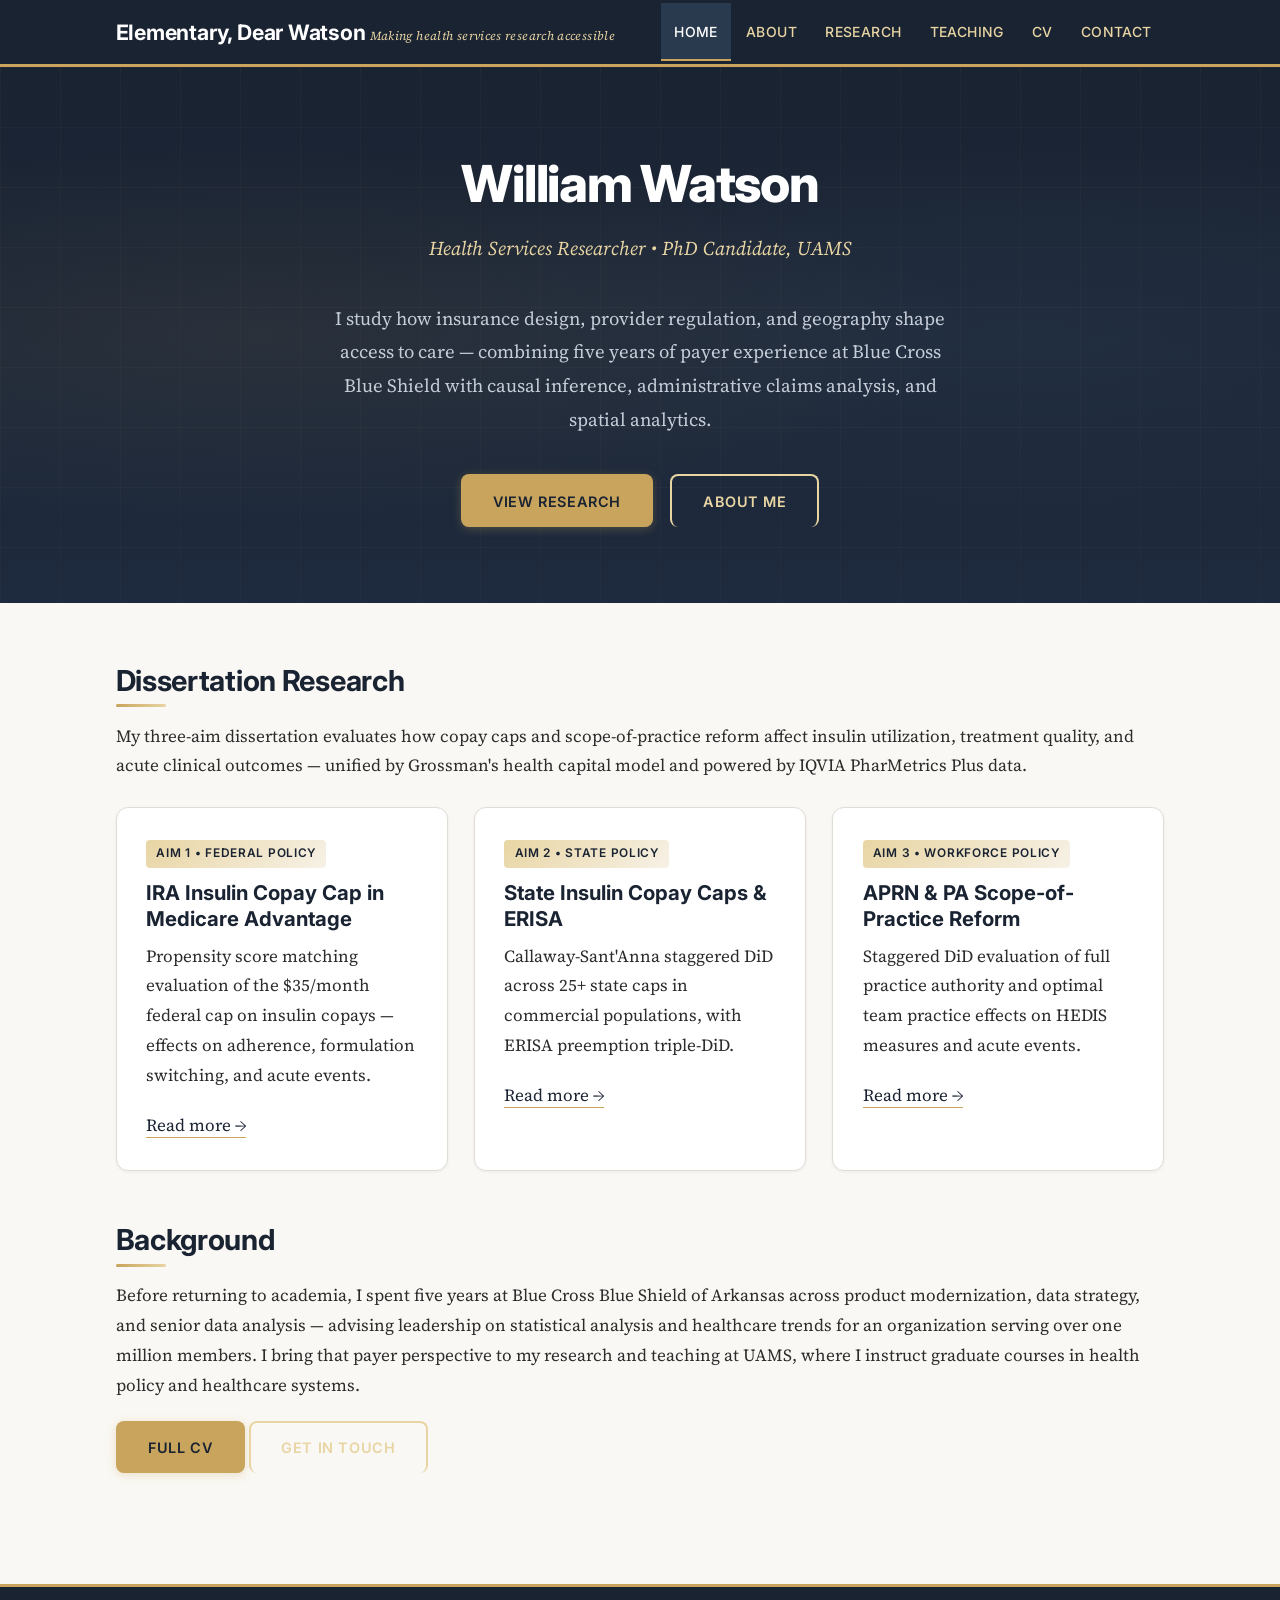
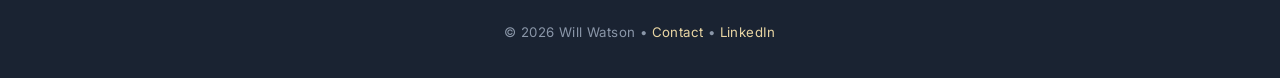
==== commit 116392ad: "Restructure dissertation to three-aim format, add DFU to current research - Dissertation now three a" ====
--- a/index.html
+++ b/index.html
@@ -58,44 +58,42 @@
       <section>
         <h2>Dissertation Research</h2>
         <p>
-          My three-paper dissertation examines Type II diabetes through causal
-          inference, statistical, and geospatial methods &mdash; each paper
-          connected by a focus on how regulatory and market structures shape
-          patients' ability to obtain care.
+          My three-aim dissertation evaluates how copay caps and
+          scope-of-practice reform affect insulin utilization, treatment
+          quality, and acute clinical outcomes &mdash; unified by Grossman's
+          health capital model and powered by IQVIA PharMetrics Plus data.
         </p>
 
         <div class="card-grid">
           <div class="card">
-            <span class="tag">Paper 1 &bull; Pharmaceutical Policy</span>
-            <h3>Insulin Copay Caps Under the IRA</h3>
+            <span class="tag">Aim 1 &bull; Federal Policy</span>
+            <h3>IRA Insulin Copay Cap in Medicare Advantage</h3>
             <p>
-              Difference-in-differences evaluation of the Inflation Reduction
-              Act's capped insulin copay provision in Medicare Advantage,
-              using IQVIA Pharmetrics Plus data.
+              Propensity score matching evaluation of the $35/month federal
+              cap on insulin copays &mdash; effects on adherence, formulation
+              switching, and acute events.
             </p>
-            <a href="research.html#insulin">Read more &rarr;</a>
+            <a href="research.html#aim1">Read more &rarr;</a>
           </div>
 
           <div class="card">
-            <span class="tag">Paper 2 &bull; Provider Policy</span>
-            <h3>APRN Full Practice Authority</h3>
+            <span class="tag">Aim 2 &bull; State Policy</span>
+            <h3>State Insulin Copay Caps &amp; ERISA</h3>
             <p>
-              Multi-level modeling analysis of how granting APRNs full practice
-              authority affects diabetes treatment outcomes, structured by the
-              5 A's of Access framework.
+              Callaway-Sant'Anna staggered DiD across 25+ state caps in
+              commercial populations, with ERISA preemption triple-DiD.
             </p>
-            <a href="research.html#aprn">Read more &rarr;</a>
+            <a href="research.html#aim2">Read more &rarr;</a>
           </div>
 
           <div class="card">
-            <span class="tag">Paper 3 &bull; Spatial Epidemiology</span>
-            <h3>Diabetic Foot Ulcers in Arkansas</h3>
+            <span class="tag">Aim 3 &bull; Workforce Policy</span>
+            <h3>APRN &amp; PA Scope-of-Practice Reform</h3>
             <p>
-              Emerging hotspot analysis and explanatory modeling of DFU
-              prevalence patterns to guide resource allocation and targeted
-              intervention.
+              Staggered DiD evaluation of full practice authority and optimal
+              team practice effects on HEDIS measures and acute events.
             </p>
-            <a href="research.html#dfu">Read more &rarr;</a>
+            <a href="research.html#aim3">Read more &rarr;</a>
           </div>
         </div>
       </section>
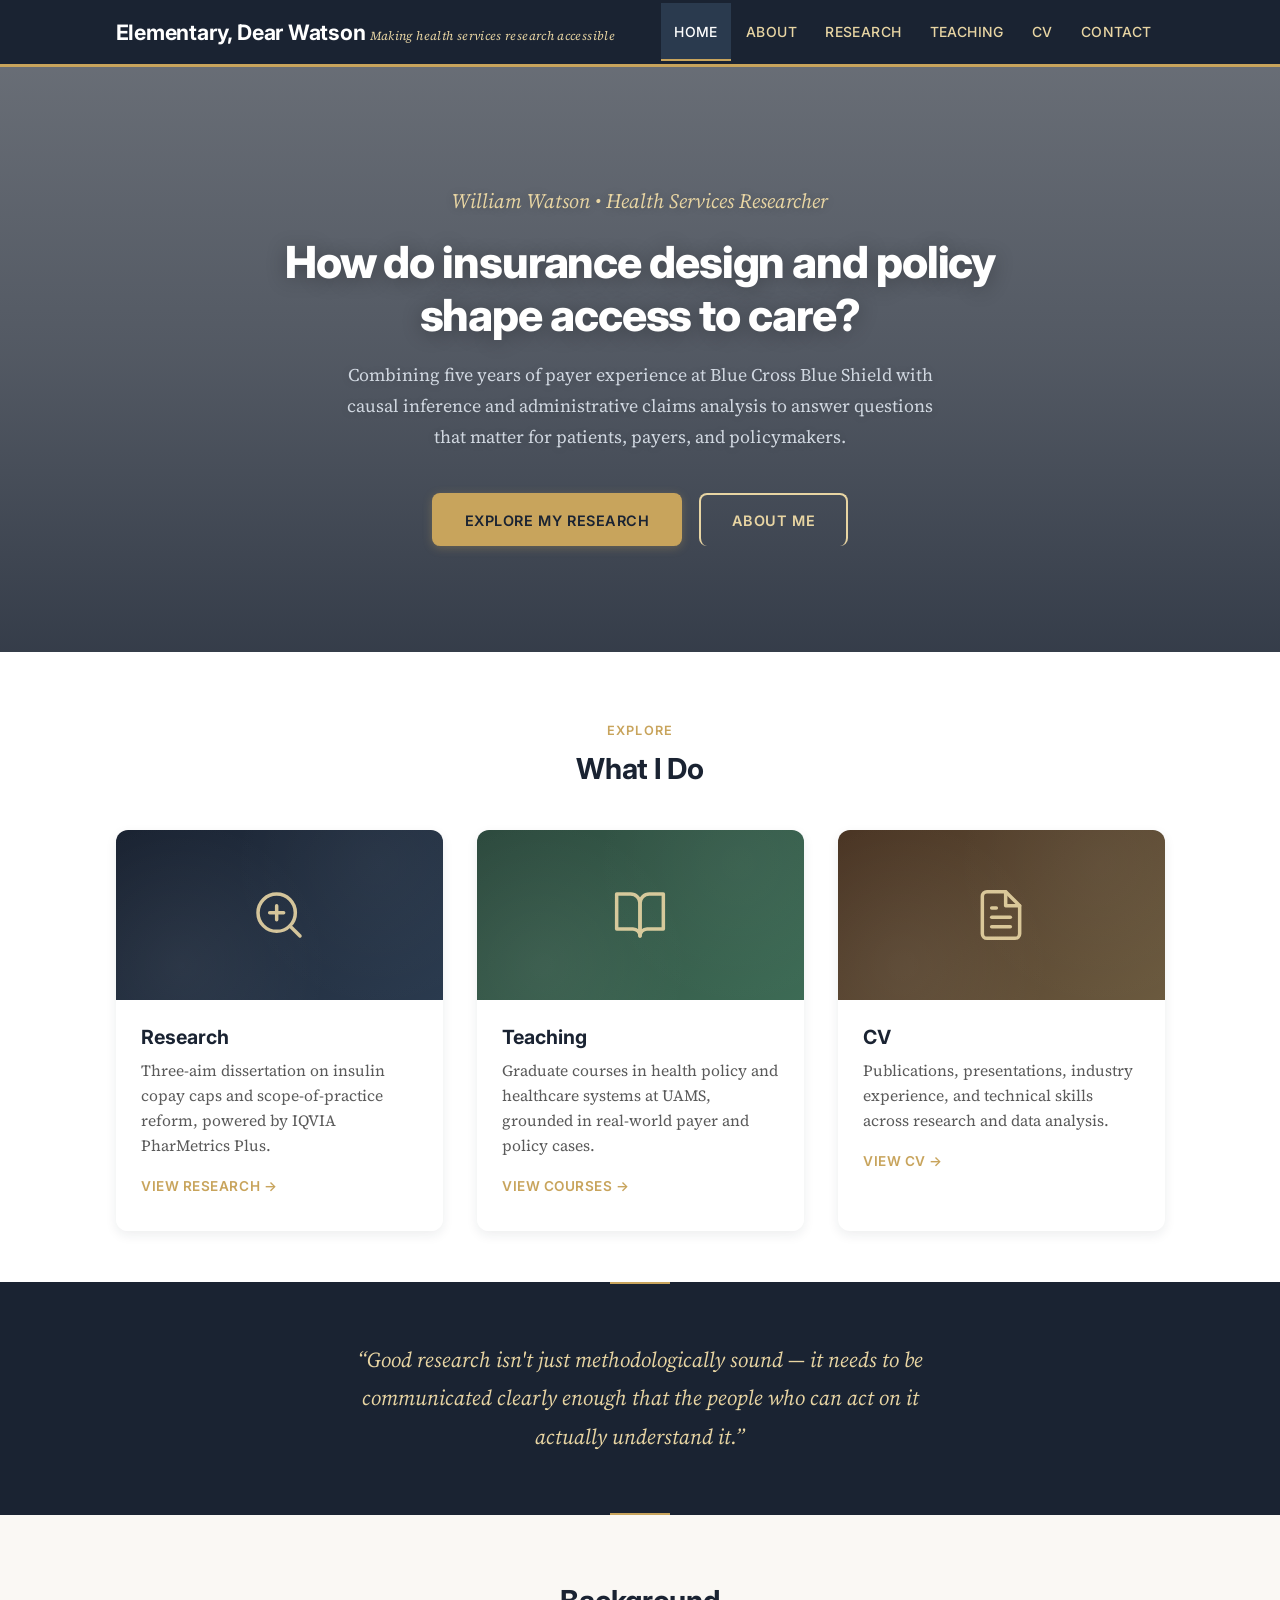
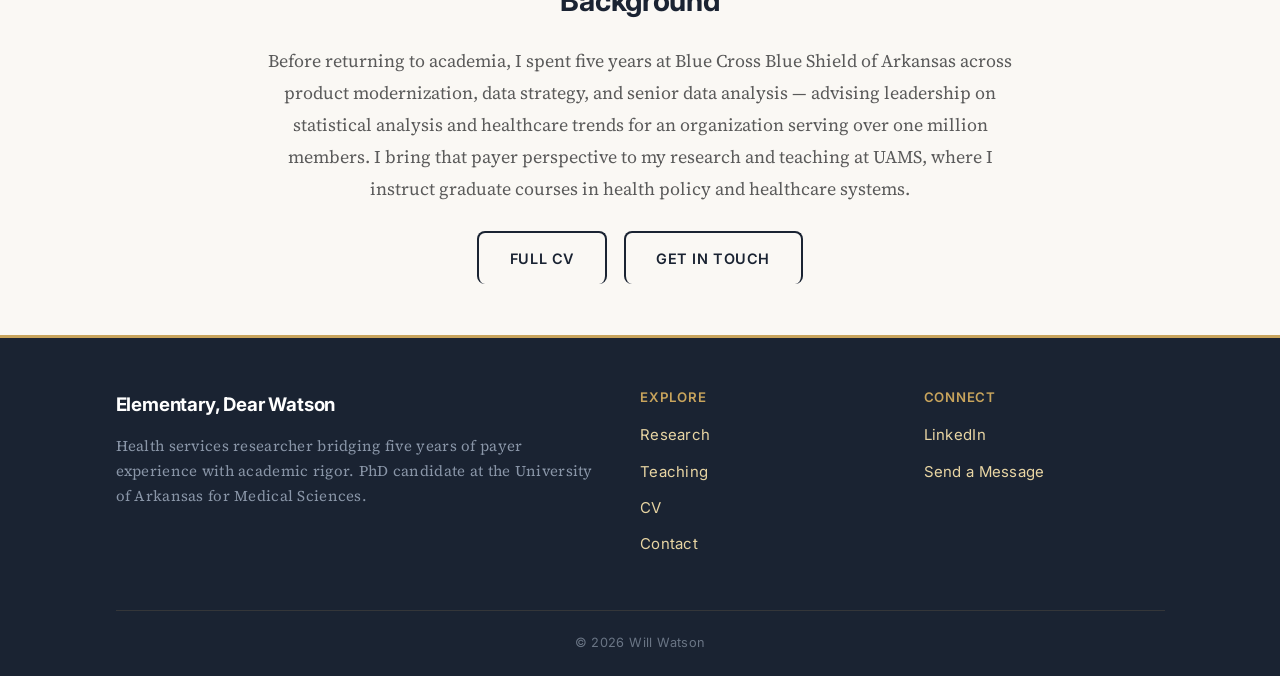
==== commit 9ebb675a: "Redesign homepage with hero image, feature cards, quote section, and rich footer Full-width library " ====
--- a/index.html
+++ b/index.html
@@ -8,6 +8,7 @@
   <link rel="icon" href="favicon.svg" type="image/svg+xml">
   <link rel="preconnect" href="https://fonts.googleapis.com">
   <link rel="preconnect" href="https://fonts.gstatic.com" crossorigin>
+  <link rel="preconnect" href="https://images.unsplash.com">
   <link href="https://fonts.googleapis.com/css2?family=Inter:wght@400;500;600;700;800&family=Source+Serif+4:ital,wght@0,400;0,600;1,400&display=swap" rel="stylesheet">
   <link rel="stylesheet" href="css/style.css">
 </head>
@@ -35,99 +36,139 @@
     </div>
   </header>
 
-  <section class="hero">
+  <!-- Full-width hero with library background image -->
+  <section class="hero hero-image">
     <div class="container">
-      <h1>William Watson</h1>
-      <p class="subtitle">Health Services Researcher &bull; PhD Candidate, UAMS</p>
-      <p>
-        I study how insurance design, provider regulation, and geography
-        shape access to care &mdash; combining five years of payer experience
-        at Blue Cross Blue Shield with causal inference, administrative claims
-        analysis, and spatial analytics.
+      <p class="subtitle">William Watson &bull; Health Services Researcher</p>
+      <h1>How do insurance design and policy shape access to care?</h1>
+      <p class="hero-desc">
+        Combining five years of payer experience at Blue Cross Blue Shield
+        with causal inference and administrative claims analysis to answer
+        questions that matter for patients, payers, and policymakers.
       </p>
       <div class="cta-row">
-        <a href="research.html" class="btn btn-primary">View Research</a>
+        <a href="research.html" class="btn btn-primary">Explore My Research</a>
         <a href="about.html" class="btn btn-outline">About Me</a>
       </div>
     </div>
   </section>
 
-  <div class="content">
+  <!-- Three visual feature cards -->
+  <section class="feature-section">
     <div class="container">
+      <p class="section-label">Explore</p>
+      <h2>What I Do</h2>
 
-      <section>
-        <h2>Dissertation Research</h2>
-        <p>
-          My three-aim dissertation evaluates how copay caps and
-          scope-of-practice reform affect insulin utilization, treatment
-          quality, and acute clinical outcomes &mdash; unified by Grossman's
-          health capital model and powered by IQVIA PharMetrics Plus data.
-        </p>
+      <div class="feature-grid">
 
-        <div class="card-grid">
-          <div class="card">
-            <span class="tag">Aim 1 &bull; Federal Policy</span>
-            <h3>IRA Insulin Copay Cap in Medicare Advantage</h3>
-            <p>
-              Propensity score matching evaluation of the $35/month federal
-              cap on insulin copays &mdash; effects on adherence, formulation
-              switching, and acute events.
-            </p>
-            <a href="research.html#aim1">Read more &rarr;</a>
+        <a href="research.html" class="feature-card feature-research">
+          <div class="feature-banner">
+            <svg xmlns="http://www.w3.org/2000/svg" viewBox="0 0 24 24" fill="none" stroke="#e8d5a3" stroke-width="1.5" stroke-linecap="round" stroke-linejoin="round">
+              <circle cx="11" cy="11" r="8"/><path d="m21 21-4.3-4.3"/>
+              <path d="M11 8v6M8 11h6"/>
+            </svg>
           </div>
+          <div class="feature-body">
+            <h3>Research</h3>
+            <p>Three-aim dissertation on insulin copay caps and scope-of-practice reform, powered by IQVIA PharMetrics Plus.</p>
+            <span class="feature-link">View research &rarr;</span>
+          </div>
+        </a>
 
-          <div class="card">
-            <span class="tag">Aim 2 &bull; State Policy</span>
-            <h3>State Insulin Copay Caps &amp; ERISA</h3>
-            <p>
-              Callaway-Sant'Anna staggered DiD across 25+ state caps in
-              commercial populations, with ERISA preemption triple-DiD.
-            </p>
-            <a href="research.html#aim2">Read more &rarr;</a>
+        <a href="teaching.html" class="feature-card feature-teaching">
+          <div class="feature-banner">
+            <svg xmlns="http://www.w3.org/2000/svg" viewBox="0 0 24 24" fill="none" stroke="#e8d5a3" stroke-width="1.5" stroke-linecap="round" stroke-linejoin="round">
+              <path d="M2 3h6a4 4 0 0 1 4 4v14a3 3 0 0 0-3-3H2z"/>
+              <path d="M22 3h-6a4 4 0 0 0-4 4v14a3 3 0 0 1 3-3h7z"/>
+            </svg>
           </div>
+          <div class="feature-body">
+            <h3>Teaching</h3>
+            <p>Graduate courses in health policy and healthcare systems at UAMS, grounded in real-world payer and policy cases.</p>
+            <span class="feature-link">View courses &rarr;</span>
+          </div>
+        </a>
 
-          <div class="card">
-            <span class="tag">Aim 3 &bull; Workforce Policy</span>
-            <h3>APRN &amp; PA Scope-of-Practice Reform</h3>
-            <p>
-              Staggered DiD evaluation of full practice authority and optimal
-              team practice effects on HEDIS measures and acute events.
-            </p>
-            <a href="research.html#aim3">Read more &rarr;</a>
+        <a href="cv.html" class="feature-card feature-cv">
+          <div class="feature-banner">
+            <svg xmlns="http://www.w3.org/2000/svg" viewBox="0 0 24 24" fill="none" stroke="#e8d5a3" stroke-width="1.5" stroke-linecap="round" stroke-linejoin="round">
+              <path d="M14 2H6a2 2 0 0 0-2 2v16a2 2 0 0 0 2 2h12a2 2 0 0 0 2-2V8z"/>
+              <polyline points="14 2 14 8 20 8"/>
+              <line x1="16" y1="13" x2="8" y2="13"/>
+              <line x1="16" y1="17" x2="8" y2="17"/>
+              <polyline points="10 9 9 9 8 9"/>
+            </svg>
           </div>
-        </div>
-      </section>
+          <div class="feature-body">
+            <h3>CV</h3>
+            <p>Publications, presentations, industry experience, and technical skills across research and data analysis.</p>
+            <span class="feature-link">View CV &rarr;</span>
+          </div>
+        </a>
 
-      <section>
-        <h2>Background</h2>
-        <p>
-          Before returning to academia, I spent five years at Blue Cross Blue
-          Shield of Arkansas across product modernization, data strategy, and
-          senior data analysis &mdash; advising leadership on statistical analysis
-          and healthcare trends for an organization serving over one million members.
-          I bring that payer perspective to my research and teaching at UAMS, where
-          I instruct graduate courses in health policy and healthcare systems.
-        </p>
-        <div class="cta-row" style="justify-content: flex-start; margin-top: 1rem;">
-          <a href="cv.html" class="btn btn-primary">Full CV</a>
-          <a href="contact.html" class="btn btn-outline">Get in Touch</a>
-        </div>
-      </section>
+      </div>
+    </div>
+  </section>
 
+  <!-- Quote divider -->
+  <section class="quote-section">
+    <div class="container">
+      <blockquote>
+        &ldquo;Good research isn't just methodologically sound &mdash; it needs to be
+        communicated clearly enough that the people who can act on it
+        actually understand it.&rdquo;
+      </blockquote>
     </div>
-  </div>
+  </section>
+
+  <!-- Background section -->
+  <section class="home-about">
+    <div class="container">
+      <h2>Background</h2>
+      <p>
+        Before returning to academia, I spent five years at Blue Cross Blue
+        Shield of Arkansas across product modernization, data strategy, and
+        senior data analysis &mdash; advising leadership on statistical analysis
+        and healthcare trends for an organization serving over one million members.
+        I bring that payer perspective to my research and teaching at UAMS, where
+        I instruct graduate courses in health policy and healthcare systems.
+      </p>
+      <div class="cta-row">
+        <a href="cv.html" class="btn btn-outline-dark">Full CV</a>
+        <a href="contact.html" class="btn btn-outline-dark">Get in Touch</a>
+      </div>
+    </div>
+  </section>
 
   <footer>
     <div class="container">
-      &copy; 2026 Will Watson &bull;
-      <a href="contact.html">Contact</a> &bull;
-      <a href="https://www.linkedin.com/in/william-watson-hsr" target="_blank" rel="noopener">LinkedIn</a>
+      <div class="footer-grid">
+        <div class="footer-about">
+          <span class="footer-brand">Elementary, Dear Watson</span>
+          <p>Health services researcher bridging five years of payer experience with academic rigor. PhD candidate at the University of Arkansas for Medical Sciences.</p>
+        </div>
+        <div class="footer-links">
+          <h4>Explore</h4>
+          <a href="research.html">Research</a>
+          <a href="teaching.html">Teaching</a>
+          <a href="cv.html">CV</a>
+          <a href="contact.html">Contact</a>
+        </div>
+        <div class="footer-connect">
+          <h4>Connect</h4>
+          <a href="https://www.linkedin.com/in/william-watson-hsr" target="_blank" rel="noopener">LinkedIn</a>
+          <a href="contact.html">Send a Message</a>
+        </div>
+      </div>
+      <div class="footer-bottom">
+        &copy; 2026 Will Watson
+      </div>
     </div>
   </footer>
 
   <script>
     document.addEventListener('DOMContentLoaded', () => {
-      document.querySelectorAll('.content section, .card, .timeline-item').forEach(el => el.classList.add('fade-in'));
+      document.querySelectorAll('.feature-card, .home-about, .quote-section blockquote').forEach(el => el.classList.add('fade-in'));
       const obs = new IntersectionObserver((entries) => {
         entries.forEach(e => { if (e.isIntersecting) { e.target.classList.add('visible'); obs.unobserve(e.target); } });
       }, { threshold: 0.1, rootMargin: '0px 0px -40px 0px' });
--- a/css/style.css
+++ b/css/style.css
@@ -231,7 +231,7 @@
   transition: transform 0.3s, opacity 0.3s;
 }
 
-/* --- Hero Section (Home page) --- */
+/* --- Hero Section (Home page — gradient only fallback) --- */
 .hero {
   background:
     radial-gradient(ellipse at 20% 50%, rgba(200, 164, 92, 0.08) 0%, transparent 50%),
@@ -292,6 +292,245 @@
   flex-wrap: wrap;
 }
 
+/* --- Hero with Background Image --- */
+.hero-image {
+  background:
+    linear-gradient(
+      to bottom,
+      rgba(26, 35, 50, 0.65) 0%,
+      rgba(26, 35, 50, 0.75) 50%,
+      rgba(26, 35, 50, 0.88) 100%
+    ),
+    url('https://images.unsplash.com/photo-1507842217343-583bb7270b66?auto=format&fit=crop&w=1920&q=80');
+  background-size: cover;
+  background-position: center 40%;
+  padding: 6rem 0 5.5rem;
+  min-height: 65vh;
+  display: flex;
+  align-items: center;
+}
+
+.hero-image::before {
+  display: none; /* hide grid pattern on image hero */
+}
+
+.hero-image h1 {
+  font-size: 2.6rem;
+  max-width: 750px;
+  margin: 0 auto 0.4em;
+  line-height: 1.2;
+  text-shadow: 0 2px 20px rgba(0, 0, 0, 0.3);
+}
+
+.hero-image .subtitle {
+  font-size: 1.2rem;
+  margin-bottom: 1rem;
+  text-shadow: 0 1px 10px rgba(0, 0, 0, 0.2);
+}
+
+.hero-image .hero-desc {
+  color: #d0d7e0;
+  max-width: 600px;
+  margin: 0 auto 2.2em;
+  font-size: 1.05rem;
+  line-height: 1.75;
+  text-shadow: 0 1px 8px rgba(0, 0, 0, 0.15);
+}
+
+/* --- Feature Cards Section (Home page) --- */
+.feature-section {
+  padding: 4rem 0 3rem;
+  background: var(--white);
+}
+
+.feature-section .section-label {
+  text-align: center;
+  font-family: var(--font-heading);
+  font-size: 0.75rem;
+  font-weight: 600;
+  text-transform: uppercase;
+  letter-spacing: 0.1em;
+  color: var(--gold);
+  margin-bottom: 0.5rem;
+}
+
+.feature-section h2 {
+  text-align: center;
+  margin-bottom: 2.5rem;
+  color: var(--navy);
+}
+
+.feature-grid {
+  display: grid;
+  grid-template-columns: repeat(3, 1fr);
+  gap: 2rem;
+}
+
+.feature-card {
+  border: none;
+  border-bottom: none;
+  border-radius: var(--radius-lg);
+  overflow: hidden;
+  text-decoration: none;
+  box-shadow: var(--shadow-md);
+  transition: transform 0.3s ease, box-shadow 0.3s ease;
+  display: block;
+}
+
+.feature-card:hover {
+  transform: translateY(-6px);
+  box-shadow: var(--shadow-lg);
+  border-bottom: none;
+  color: var(--text);
+}
+
+.feature-banner {
+  height: 170px;
+  display: flex;
+  align-items: center;
+  justify-content: center;
+  position: relative;
+  overflow: hidden;
+}
+
+.feature-banner svg {
+  width: 56px;
+  height: 56px;
+  opacity: 0.9;
+}
+
+/* Individual banner colors */
+.feature-research .feature-banner {
+  background: linear-gradient(135deg, var(--navy) 0%, var(--navy-light) 100%);
+}
+
+.feature-teaching .feature-banner {
+  background: linear-gradient(135deg, #2d4a3e 0%, #3d6b55 100%);
+}
+
+.feature-cv .feature-banner {
+  background: linear-gradient(135deg, #4a3524 0%, #6b5a3f 100%);
+}
+
+/* Subtle pattern overlay on banners */
+.feature-banner::after {
+  content: '';
+  position: absolute;
+  inset: 0;
+  background-image:
+    radial-gradient(circle at 20% 80%, rgba(255,255,255,0.05) 0%, transparent 50%),
+    radial-gradient(circle at 80% 20%, rgba(255,255,255,0.03) 0%, transparent 50%);
+  pointer-events: none;
+}
+
+.feature-body {
+  padding: 1.5rem 1.5rem 1.75rem;
+  background: var(--white);
+}
+
+.feature-body h3 {
+  font-size: 1.15rem;
+  margin-bottom: 0.5rem;
+  color: var(--navy);
+}
+
+.feature-body p {
+  font-size: 0.92rem;
+  color: var(--text-light);
+  margin-bottom: 0.75rem;
+  line-height: 1.6;
+}
+
+.feature-body .feature-link {
+  font-family: var(--font-heading);
+  font-size: 0.8rem;
+  font-weight: 600;
+  text-transform: uppercase;
+  letter-spacing: 0.04em;
+  color: var(--gold);
+  border: none;
+}
+
+.feature-card:hover .feature-link {
+  color: var(--navy);
+}
+
+/* --- Quote / Divider Section --- */
+.quote-section {
+  padding: 3.5rem 0;
+  background: var(--navy);
+  text-align: center;
+  position: relative;
+}
+
+.quote-section::before,
+.quote-section::after {
+  content: '';
+  display: block;
+  width: 60px;
+  height: 2px;
+  background: var(--gold);
+  margin: 0 auto;
+  position: absolute;
+  left: 50%;
+  transform: translateX(-50%);
+}
+
+.quote-section::before { top: 0; }
+.quote-section::after { bottom: 0; }
+
+.quote-section blockquote {
+  font-family: var(--font-body);
+  font-size: 1.25rem;
+  font-style: italic;
+  color: var(--gold-light);
+  max-width: 680px;
+  margin: 0 auto;
+  line-height: 1.8;
+  padding: 0 2rem;
+  position: relative;
+}
+
+.quote-section .quote-attr {
+  display: block;
+  margin-top: 1rem;
+  font-family: var(--font-heading);
+  font-size: 0.78rem;
+  font-style: normal;
+  color: #8a96a8;
+  text-transform: uppercase;
+  letter-spacing: 0.05em;
+}
+
+/* --- Background / About Section on Home --- */
+.home-about {
+  padding: 4rem 0 3rem;
+  background: var(--cream);
+}
+
+.home-about .container {
+  max-width: 800px;
+}
+
+.home-about h2 {
+  text-align: center;
+  margin-bottom: 1.5rem;
+}
+
+.home-about p {
+  text-align: center;
+  font-size: 1.05rem;
+  color: var(--text-light);
+  line-height: 1.8;
+}
+
+.home-about .cta-row {
+  display: flex;
+  gap: 1rem;
+  justify-content: center;
+  margin-top: 1.5rem;
+}
+
 /* --- Buttons --- */
 .btn {
   display: inline-block;
@@ -332,6 +571,19 @@
 .btn-outline:hover {
   background: var(--gold-light);
   color: var(--navy);
+  transform: translateY(-1px);
+}
+
+/* Dark background variant */
+.btn-outline-dark {
+  background: transparent;
+  color: var(--navy);
+  border-color: var(--navy);
+}
+
+.btn-outline-dark:hover {
+  background: var(--navy);
+  color: var(--white);
   transform: translateY(-1px);
 }
 
@@ -607,15 +859,73 @@
   resize: vertical;
 }
 
-/* --- Footer --- */
+/* --- Footer (Rich 3-column) --- */
 footer {
   background: var(--navy);
   color: #8a96a8;
   border-top: 3px solid var(--gold);
-  padding: 2rem 0;
+  padding: 3rem 0 0;
+  font-family: var(--font-heading);
+  font-size: 0.85rem;
+  letter-spacing: 0.02em;
+}
+
+.footer-grid {
+  display: grid;
+  grid-template-columns: 2fr 1fr 1fr;
+  gap: 2.5rem;
+  padding-bottom: 2.5rem;
+}
+
+.footer-brand {
+  display: block;
+  font-family: var(--font-heading);
+  font-size: 1.1rem;
+  font-weight: 700;
+  color: var(--white);
+  margin-bottom: 0.75rem;
+  letter-spacing: -0.01em;
+}
+
+.footer-grid p {
+  color: #8a96a8;
+  font-family: var(--font-body);
+  font-size: 0.88rem;
+  line-height: 1.65;
+  margin: 0;
+}
+
+.footer-grid h4 {
+  color: var(--gold);
   font-family: var(--font-heading);
   font-size: 0.78rem;
+  font-weight: 600;
+  text-transform: uppercase;
+  letter-spacing: 0.06em;
+  margin-bottom: 1rem;
+}
+
+.footer-links a,
+.footer-connect a {
+  display: block;
+  color: var(--gold-light);
+  border-bottom: none;
+  margin-bottom: 0.6rem;
+  font-size: 0.88rem;
+  transition: color 0.25s ease;
+}
+
+.footer-links a:hover,
+.footer-connect a:hover {
+  color: var(--white);
+}
+
+.footer-bottom {
+  border-top: 1px solid rgba(200, 164, 92, 0.15);
+  padding: 1.25rem 0;
   text-align: center;
+  font-size: 0.75rem;
+  color: #6a7585;
   letter-spacing: 0.03em;
 }
 
@@ -669,12 +979,42 @@
     font-size: 2.2rem;
   }
 
+  .hero-image {
+    padding: 4rem 0 3.5rem;
+    min-height: 50vh;
+  }
+
+  .hero-image h1 {
+    font-size: 2rem;
+  }
+
+  .feature-grid {
+    grid-template-columns: 1fr;
+    max-width: 400px;
+    margin: 0 auto;
+  }
+
+  .feature-section {
+    padding: 3rem 0 2rem;
+  }
+
   .two-col {
     grid-template-columns: 1fr;
   }
 
   .card-grid {
     grid-template-columns: 1fr;
+  }
+
+  .footer-grid {
+    grid-template-columns: 1fr;
+    gap: 2rem;
+    text-align: center;
+  }
+
+  .quote-section blockquote {
+    font-size: 1.1rem;
+    padding: 0 1rem;
   }
 }
 
@@ -687,7 +1027,20 @@
     font-size: 1.8rem;
   }
 
+  .hero-image {
+    padding: 3rem 0 2.5rem;
+    min-height: auto;
+  }
+
+  .hero-image h1 {
+    font-size: 1.6rem;
+  }
+
   .page-header h1 {
     font-size: 1.8rem;
   }
-}
+
+  .feature-banner {
+    height: 130px;
+  }
+}
